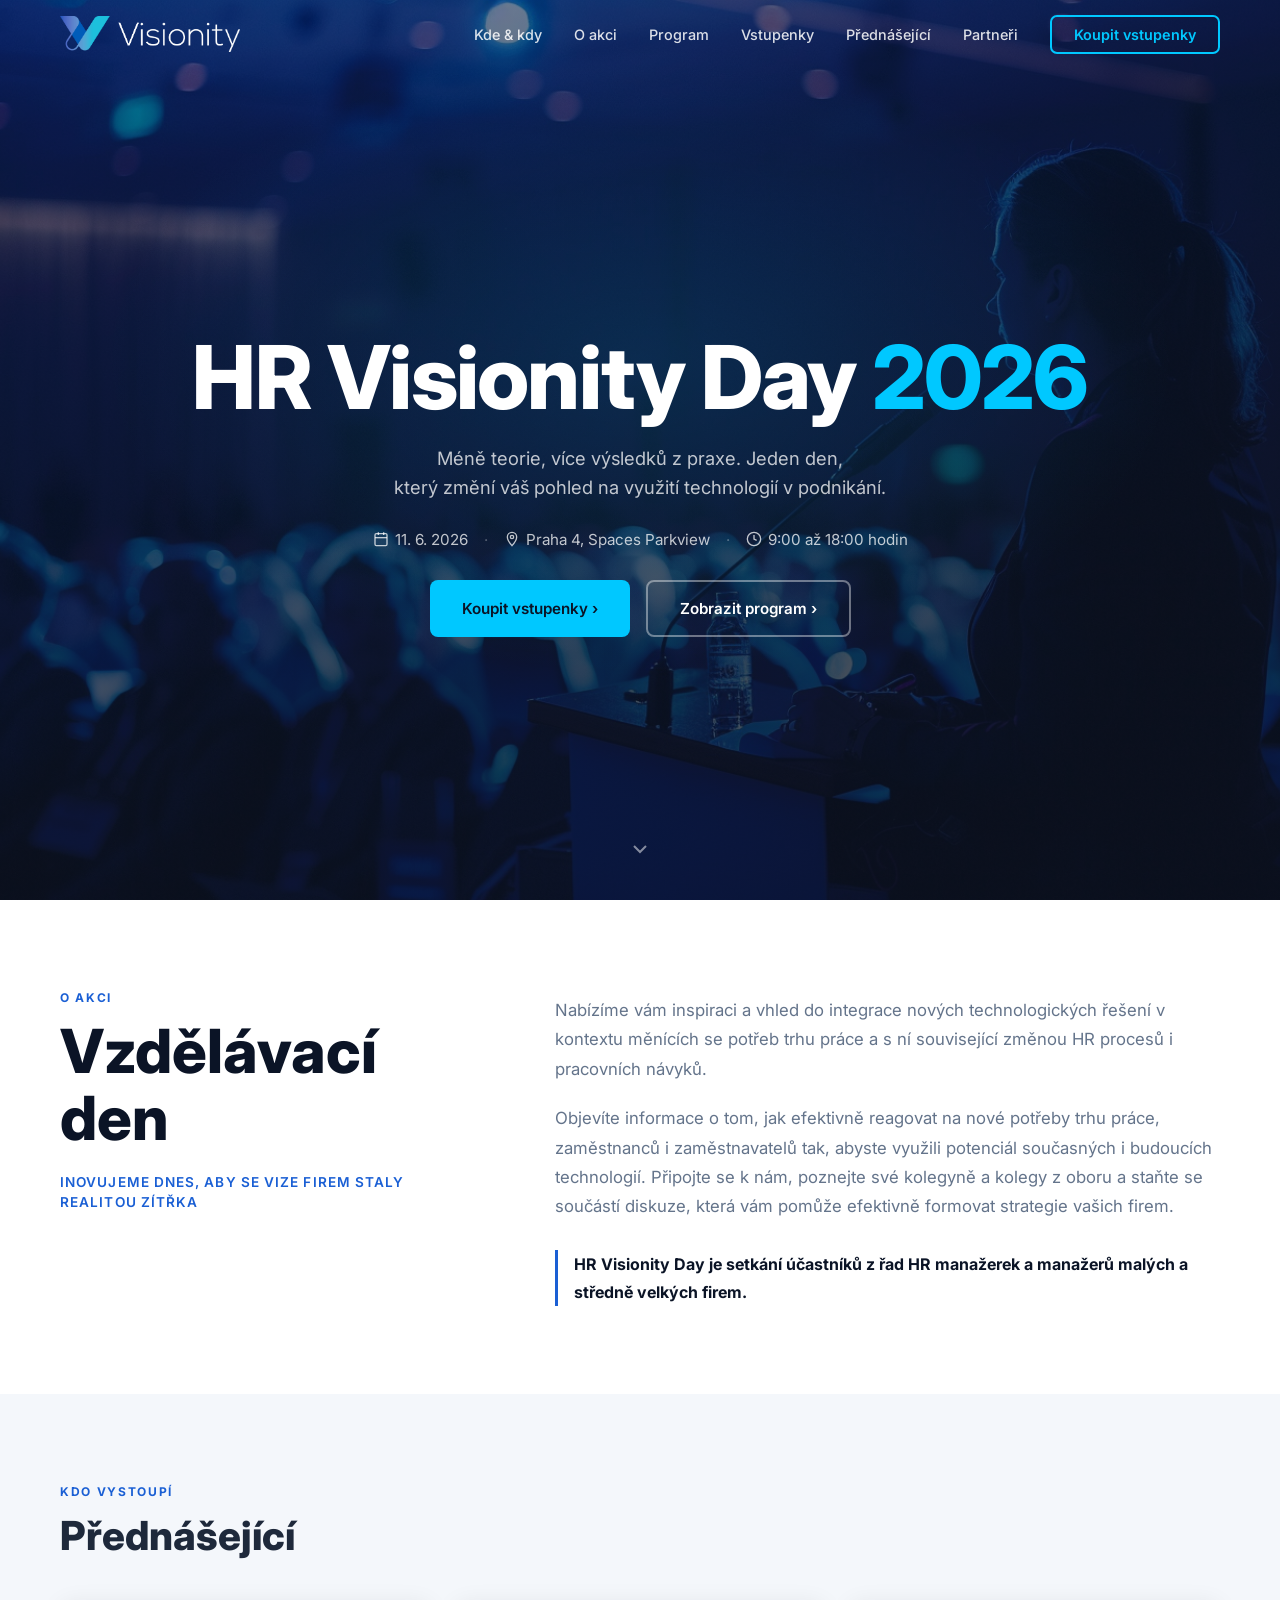
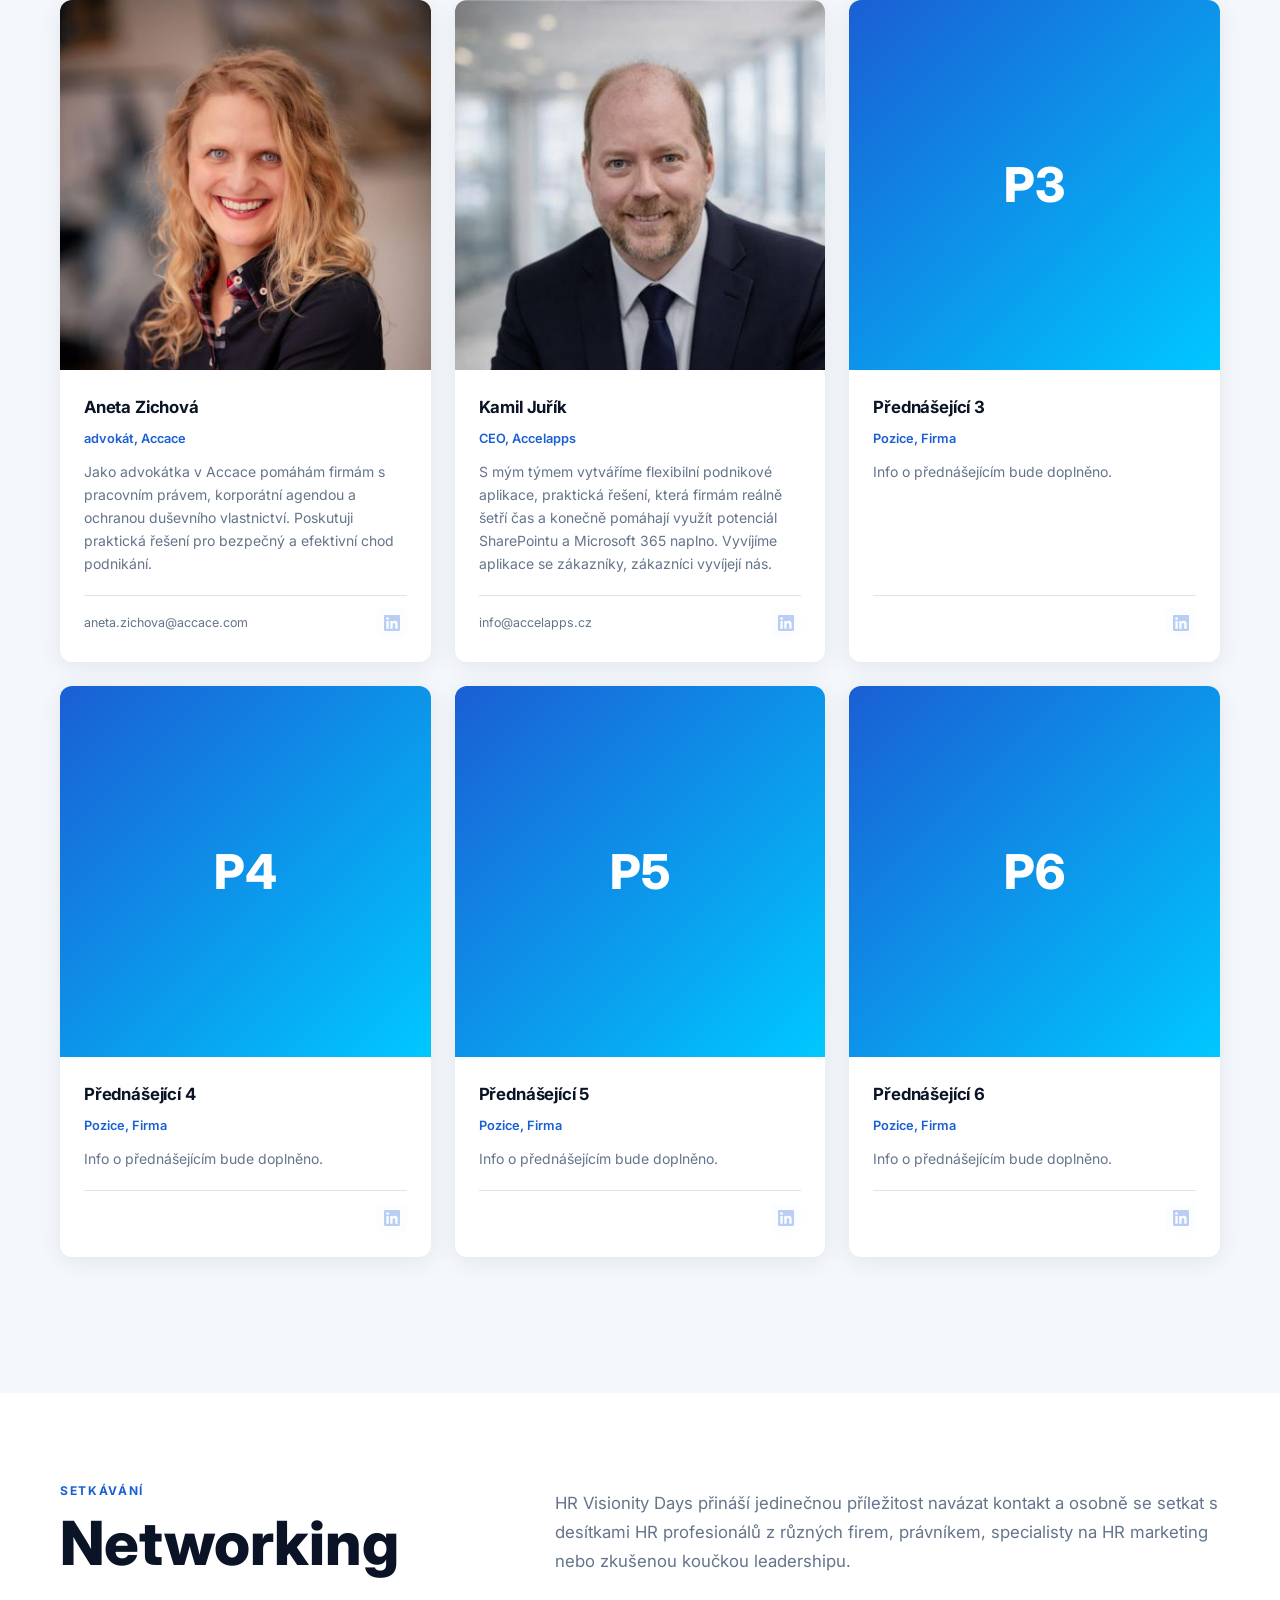
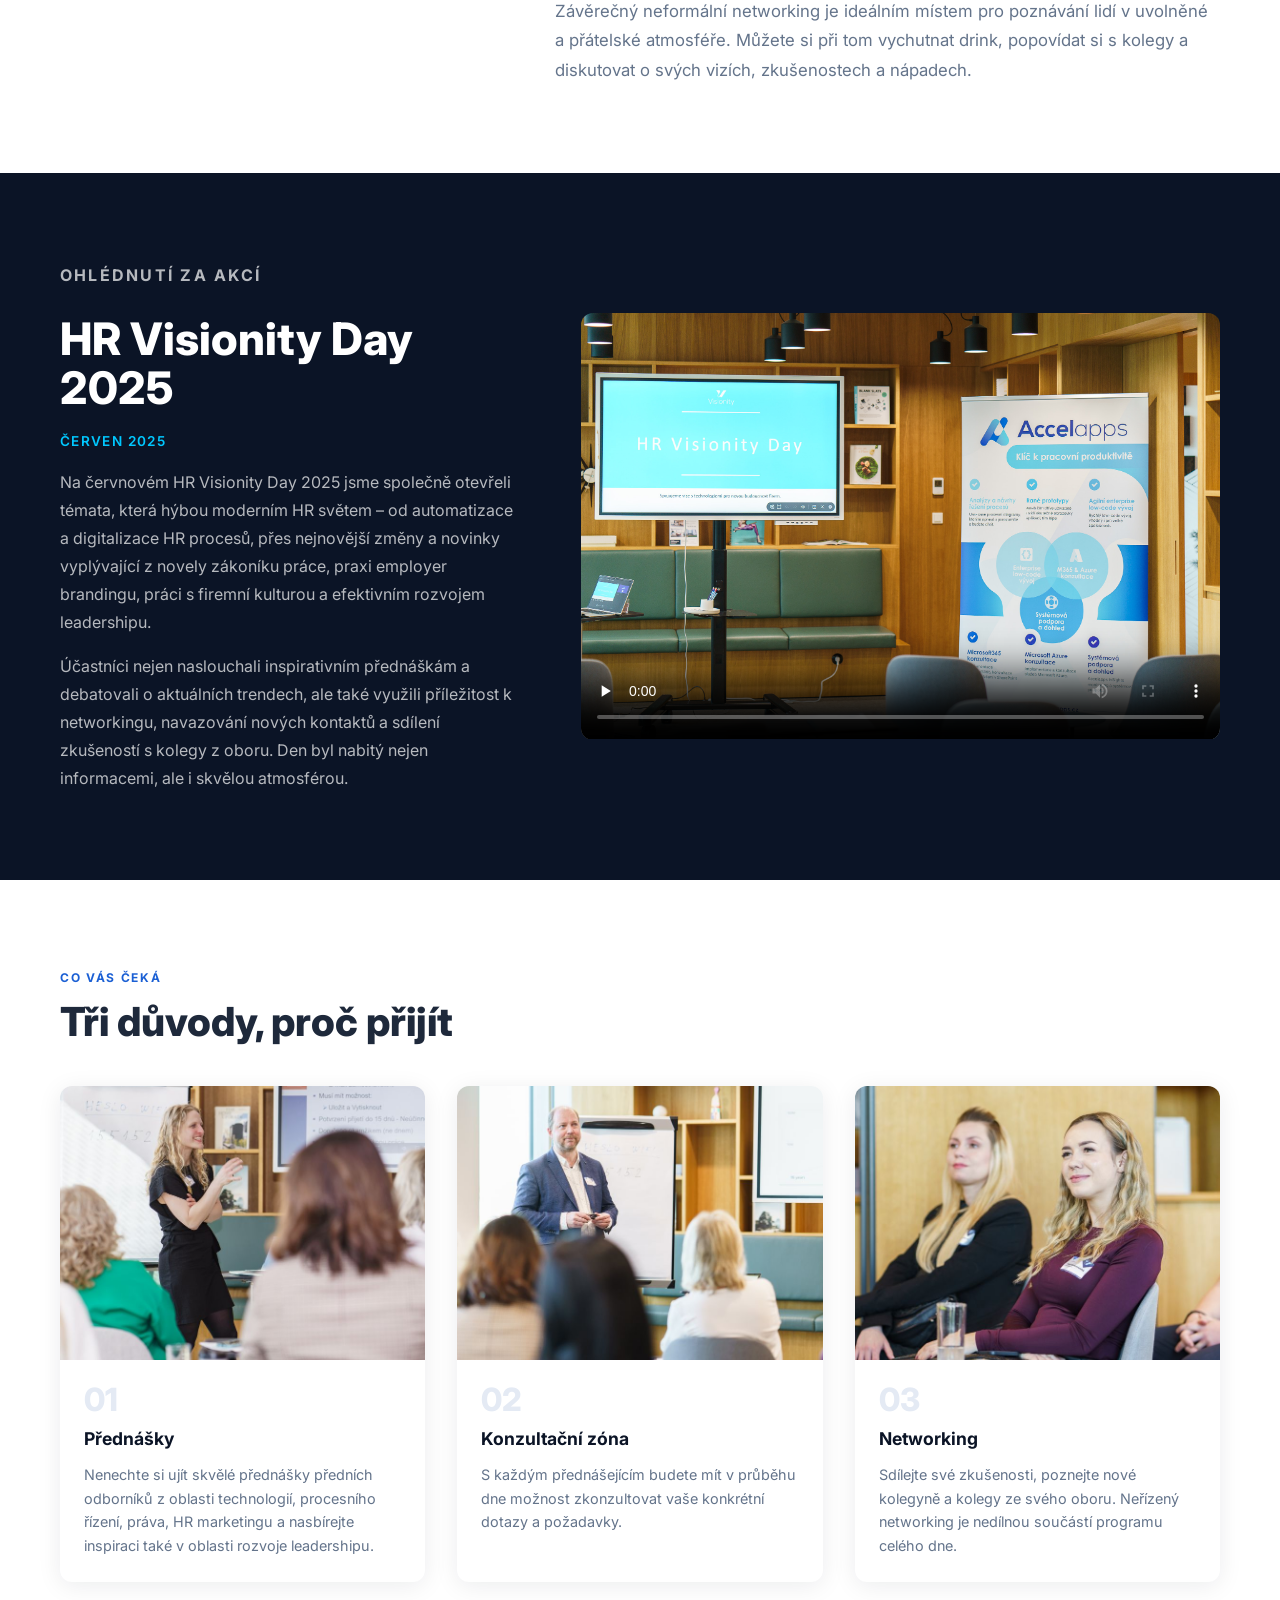
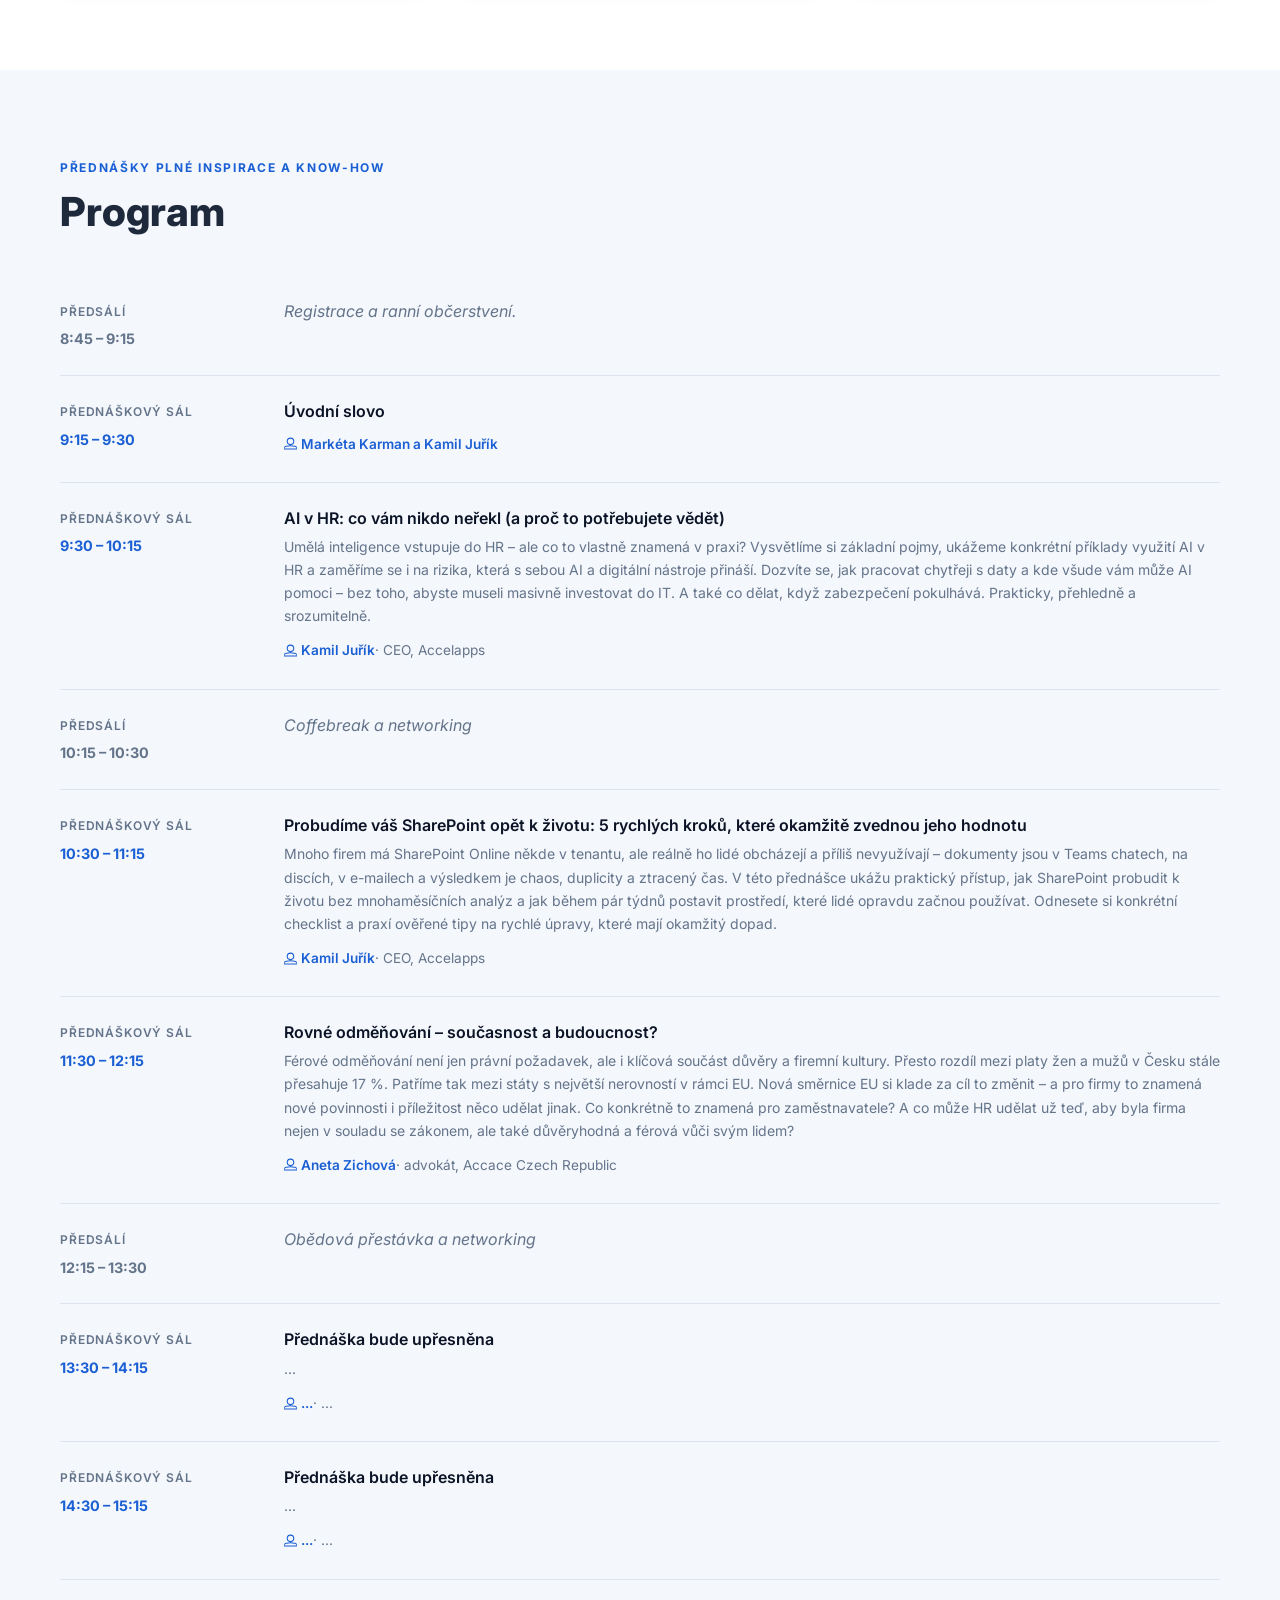
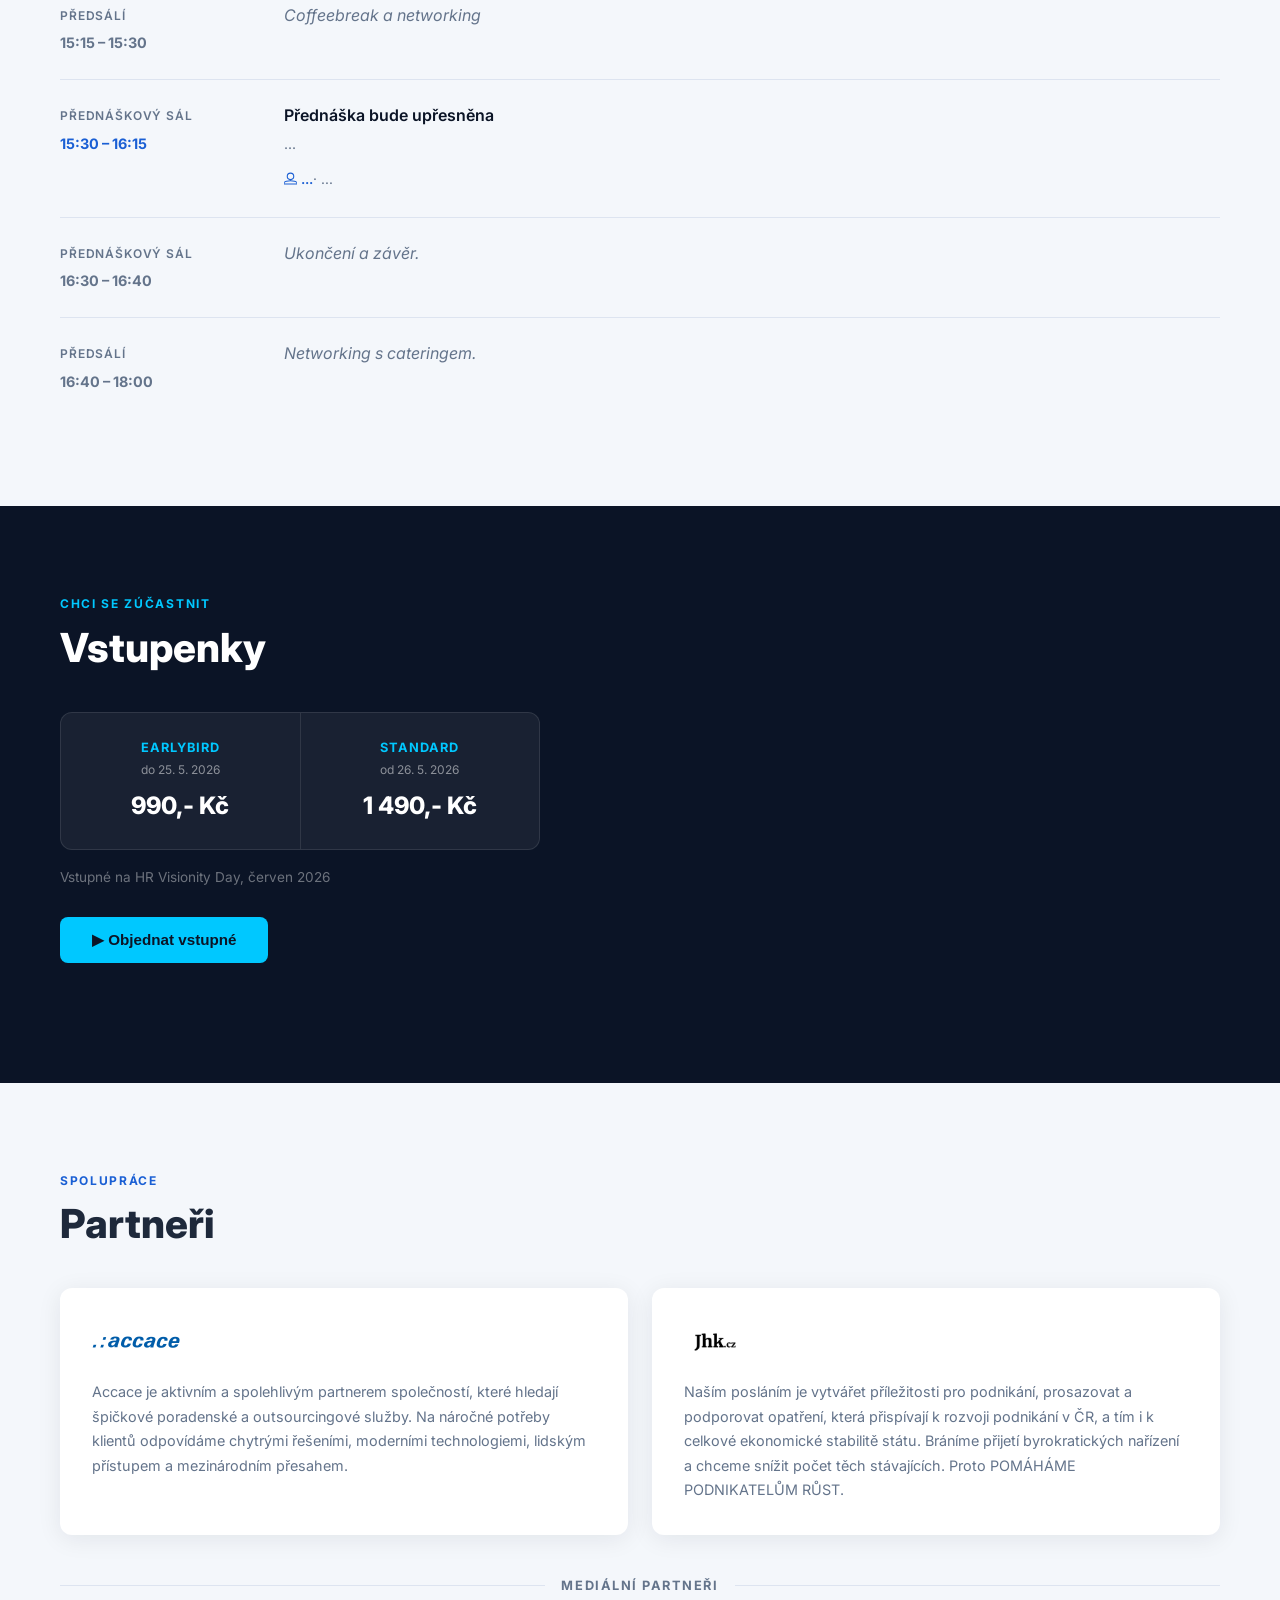
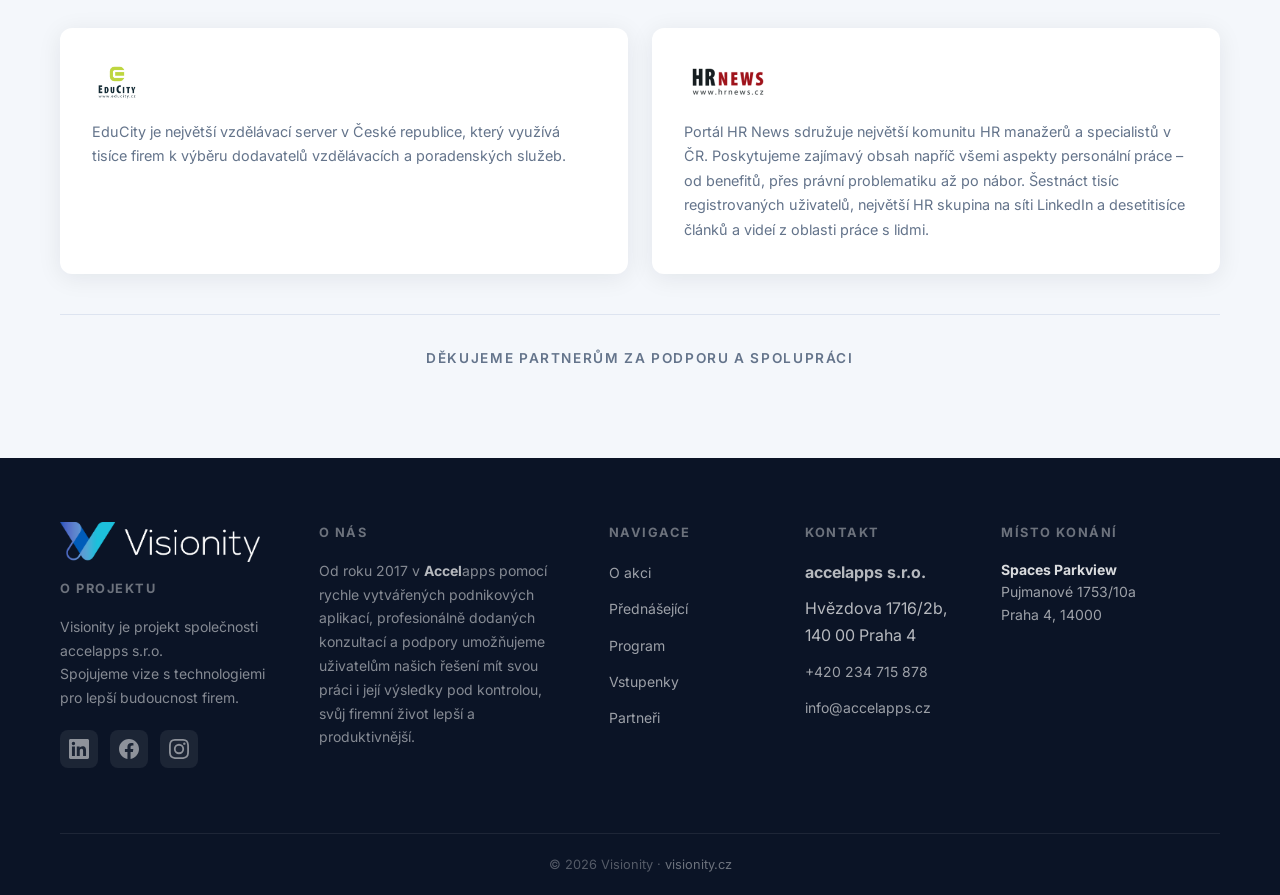
==== index.html @ 3cabe83e "Initial commit — HR Visionity Day web" ====
<!DOCTYPE html>
<html lang="cs">
<head>
  <meta charset="UTF-8">
  <meta name="viewport" content="width=device-width, initial-scale=1.0">
  <title>HR Visionity Day 2026</title>
  <meta name="description" content="Největší česká konference pro HR profesionály. 11. 6. 2026 · Praha · 9:00–18:00">
  <link rel="icon" type="image/png" href="images/logo.png">
  <link rel="preconnect" href="https://fonts.googleapis.com">
  <link href="https://fonts.googleapis.com/css2?family=Inter:wght@300;400;500;600;700;800&display=swap" rel="stylesheet">
  <link rel="stylesheet" href="style.css">
</head>
<body>

<!-- ========== NAVIGACE ========== -->
<nav id="navbar">
  <div class="nav-inner">
    <a href="#uvod" class="nav-logo">
      <img src="images/logo.png" alt="Visionity" height="36">
    </a>
    <button class="nav-burger" id="navBurger" aria-label="Otevřít menu">
      <span></span><span></span><span></span>
    </button>
    <ul class="nav-links" id="navLinks">
      <li><a href="#uvod">Kde & kdy</a></li>
      <li><a href="#o-akci">O akci</a></li>
      <li><a href="#program">Program</a></li>
      <li><a href="#vstupenky">Vstupenky</a></li>
      <li><a href="#prednaselici">Přednášející</a></li>
      <li><a href="#partneri">Partneři</a></li>
      <li><a href="#vstupenky" class="btn-nav">Koupit vstupenky</a></li>
    </ul>
  </div>
</nav>

<!-- ========== HERO ========== -->
<section id="uvod" class="hero">
  <div class="hero-bg"></div>
  <div class="hero-content">
    <h1 class="hero-title">HR Visionity Day <span class="hero-year">2026</span></h1>
    <p class="hero-subtitle">Méně teorie, více výsledků z praxe. Jeden den,<br>který změní váš pohled na využití technologií v podnikání.</p>
    <div class="hero-info">
      <span>
        <svg width="16" height="16" fill="none" stroke="currentColor" stroke-width="2" viewBox="0 0 24 24"><rect x="3" y="4" width="18" height="18" rx="2"/><line x1="16" y1="2" x2="16" y2="6"/><line x1="8" y1="2" x2="8" y2="6"/><line x1="3" y1="10" x2="21" y2="10"/></svg>
        11. 6. 2026
      </span>
      <span class="sep">·</span>
      <span>
        <svg width="16" height="16" fill="none" stroke="currentColor" stroke-width="2" viewBox="0 0 24 24"><path d="M12 2C8.13 2 5 5.13 5 9c0 5.25 7 13 7 13s7-7.75 7-13c0-3.87-3.13-7-7-7z"/><circle cx="12" cy="9" r="2.5"/></svg>
        Praha 4, Spaces Parkview
      </span>
      <span class="sep">·</span>
      <span>
        <svg width="16" height="16" fill="none" stroke="currentColor" stroke-width="2" viewBox="0 0 24 24"><circle cx="12" cy="12" r="10"/><polyline points="12 6 12 12 16 14"/></svg>
        9:00 až 18:00 hodin
      </span>
    </div>
    <div class="hero-btns">
      <a href="#vstupenky" class="btn btn-primary">Koupit vstupenky &rsaquo;</a>
      <a href="#program" class="btn btn-outline">Zobrazit program &rsaquo;</a>
    </div>
  </div>
  <a href="#o-akci" class="hero-scroll" aria-label="Scrollovat dolů">
    <svg width="24" height="24" fill="none" stroke="currentColor" stroke-width="2" viewBox="0 0 24 24"><polyline points="6 9 12 15 18 9"/></svg>
  </a>
</section>

<!-- ========== O AKCI ========== -->
<section id="o-akci" class="section section-white">
  <div class="container about-grid">
    <div class="about-left">
      <p class="section-eyebrow">O akci</p>
      <h2 class="about-title">Vzdělávací<br>den</h2>
      <p class="about-claim">Inovujeme dnes, aby se vize firem staly realitou zítřka</p>
    </div>
    <div class="about-right">
      <p>Nabízíme vám inspiraci a vhled do integrace nových technologických řešení v kontextu měnících se potřeb trhu práce a s ní související změnou HR procesů i pracovních návyků.</p>
      <p>Objevíte informace o tom, jak efektivně reagovat na nové potřeby trhu práce, zaměstnanců i zaměstnavatelů tak, abyste využili potenciál současných i budoucích technologií. Připojte se k nám, poznejte své kolegyně a kolegy z oboru a staňte se součástí diskuze, která vám pomůže efektivně formovat strategie vašich firem.</p>
      <p class="about-highlight">HR Visionity Day je setkání účastníků z řad HR manažerek a manažerů malých a středně velkých firem.</p>
    </div>
  </div>
</section>

<!-- ========== PŘEDNÁŠEJÍCÍ ========== -->
<section id="prednaselici" class="section section-light">
  <div class="container">
    <p class="section-eyebrow">Kdo vystoupí</p>
    <h2 class="section-title">Přednášející</h2>
    <div class="speakers-grid" id="speakersGrid">
      <!-- Načítáno dynamicky z data/speakers.json -->
    </div>
    <p class="speakers-note" id="networkingNote"></p>
  </div>
</section>

<!-- ========== NETWORKING ========== -->
<section id="networking" class="section section-white">
  <div class="container about-grid">
    <div class="about-left">
      <p class="section-eyebrow">Setkávání</p>
      <h2 class="about-title">Networ&shy;king</h2>
    </div>
    <div class="about-right">
      <p>HR Visionity Days přináší jedinečnou příležitost navázat kontakt a osobně se setkat s desítkami HR profesionálů z různých firem, právníkem, specialisty na HR marketing nebo zkušenou koučkou leadershipu.</p>
      <p>Závěrečný neformální networking je ideálním místem pro poznávání lidí v uvolněné a přátelské atmosféře. Můžete si při tom vychutnat drink, popovídat si s kolegy a diskutovat o svých vizích, zkušenostech a nápadech.</p>
    </div>
  </div>
</section>

<!-- ========== PŘEDCHOZÍ ROČNÍK ========== -->
<section id="predchozi" class="section section-dark">
  <div class="container previous-grid">
    <div class="previous-text">
      <p class="section-eyebrow">Ohlédnutí za akcí</p>
      <h2 class="previous-title">HR Visionity Day 2025</h2>
      <p class="previous-date">Červen 2025</p>
      <p>Na červnovém HR Visionity Day 2025 jsme společně otevřeli témata, která hýbou moderním HR světem – od automatizace a digitalizace HR procesů, přes nejnovější změny a novinky vyplývající z novely zákoníku práce, praxi employer brandingu, práci s firemní kulturou a efektivním rozvojem leadershipu.</p>
      <p>Účastníci nejen naslouchali inspirativním přednáškám a debatovali o aktuálních trendech, ale také využili příležitost k networkingu, navazování nových kontaktů a sdílení zkušeností s kolegy z oboru. Den byl nabitý nejen informacemi, ale i skvělou atmosférou.</p>
    </div>
    <div class="previous-video">
      <video
        controls
        preload="none"
        poster="images/video-poster.jpg"
        style="width:100%;border-radius:12px;display:block;">
        <source src="https://cdn.accelapps.cz/media/visionity/HRVisionityDay_cerven_2025_low_q.mp4" type="video/mp4">
      </video>
    </div>
  </div>
</section>

<!-- ========== 3 PILÍŘE ========== -->
<section id="pilire" class="section section-white">
  <div class="container">
    <p class="section-eyebrow">Co vás čeká</p>
    <h2 class="section-title">Tři důvody, proč přijít</h2>
    <div class="pillars-grid">

      <div class="pillar">
        <div class="pillar-image">
          <img src="images/pillar-prednasky.jpg" alt="Přednášky" onerror="this.parentElement.classList.add('img-placeholder')">
        </div>
        <div class="pillar-body">
          <span class="pillar-number">01</span>
          <h3 class="pillar-title">Přednášky</h3>
          <p>Nenechte si ujít skvělé přednášky předních odborníků z oblasti technologií, procesního řízení, práva, HR marketingu a nasbírejte inspiraci také v oblasti rozvoje leadershipu.</p>
        </div>
      </div>

      <div class="pillar">
        <div class="pillar-image">
          <img src="images/pillar-konzultace.jpg" alt="Konzultační zóna" onerror="this.parentElement.classList.add('img-placeholder')">
        </div>
        <div class="pillar-body">
          <span class="pillar-number">02</span>
          <h3 class="pillar-title">Konzultační zóna</h3>
          <p>S každým přednášejícím budete mít v průběhu dne možnost zkonzultovat vaše konkrétní dotazy a požadavky.</p>
        </div>
      </div>

      <div class="pillar">
        <div class="pillar-image">
          <img src="images/pillar-networking.jpg" alt="Networking" onerror="this.parentElement.classList.add('img-placeholder')">
        </div>
        <div class="pillar-body">
          <span class="pillar-number">03</span>
          <h3 class="pillar-title">Networking</h3>
          <p>Sdílejte své zkušenosti, poznejte nové kolegyně a kolegy ze svého oboru. Neřízený networking je nedílnou součástí programu celého dne.</p>
        </div>
      </div>

    </div>
  </div>
</section>

<!-- ========== PROGRAM ========== -->
<section id="program" class="section section-light">
  <div class="container">
    <p class="section-eyebrow">Přednášky plné inspirace a know-how</p>
    <h2 class="section-title">Program</h2>
    <div class="program-list" id="programList">
      <!-- Načítáno dynamicky z data/program.json -->
    </div>
  </div>
</section>

<!-- ========== VSTUPENKY / REGISTRACE ========== -->
<section id="vstupenky" class="section section-dark">
  <div class="container">
    <p class="section-eyebrow">Chci se zúčastnit</p>
    <h2 class="section-title">Vstupenky</h2>
    <div class="tickets-pricing">
      <div class="tickets-price-card">
        <p class="tickets-label">EarlyBird <span>do 25. 5. 2026</span></p>
        <p class="tickets-amount">990,- Kč</p>
      </div>
      <div class="tickets-price-divider"></div>
      <div class="tickets-price-card">
        <p class="tickets-label">Standard <span>od 26. 5. 2026</span></p>
        <p class="tickets-amount">1 490,- Kč</p>
      </div>
    </div>
    <p class="tickets-note">Vstupné na HR Visionity Day, červen 2026</p>
    <button class="btn btn-primary tickets-toggle" id="ticketsToggle" aria-expanded="false">
      &#9654; Objednat vstupné
    </button>
    <div class="tickets-wrapper" id="ticketsForm" hidden>
      <iframe
        src="https://forms.zohopublic.eu/accelapps/form/EventRegistrationForm/formperma/_I7FiFcCLAxU2O5PSYxF9mDIDXsZXqBpZq67WlxyQTA"
        width="100%"
        height="1250"
        frameborder="0"
        scrolling="yes"
        title="Registrační formulář HR Visionity Day 2026"
        loading="lazy">
      </iframe>
    </div>
  </div>
</section>

<!-- ========== PARTNEŘI ========== -->
<section id="partneri" class="section section-light">
  <div class="container">
    <p class="section-eyebrow">Spolupráce</p>
    <h2 class="section-title">Partneři</h2>
    <div class="partners-grid">
      <div class="partner-card">
        <div class="partner-logo">
          <img src="images/partners/accace.png" alt="Accace" onerror="this.parentElement.classList.add('logo-text');this.outerHTML='<span>.:accace</span>'">
        </div>
        <p class="partner-desc">Accace je aktivním a spolehlivým partnerem společností, které hledají špičkové poradenské a outsourcingové služby. Na náročné potřeby klientů odpovídáme chytrými řešeními, moderními technologiemi, lidským přístupem a mezinárodním přesahem.</p>
      </div>
      <div class="partner-card">
        <div class="partner-logo">
          <img src="images/partners/jhk.png" alt="JHK.cz" onerror="this.parentElement.classList.add('logo-text');this.outerHTML='<span>Jhk.cz</span>'">
        </div>
        <p class="partner-desc">Naším posláním je vytvářet příležitosti pro podnikání, prosazovat a podporovat opatření, která přispívají k rozvoji podnikání v ČR, a tím i k celkové ekonomické stabilitě státu. Bráníme přijetí byrokratických nařízení a chceme snížit počet těch stávajících. Proto POMÁHÁME PODNIKATELŮM RŮST.</p>
      </div>
    </div>

    <div class="partners-divider">
      <span>Mediální partneři</span>
    </div>

    <div class="partners-grid">
      <div class="partner-card">
        <div class="partner-logo">
          <img src="images/partners/educity.png" alt="EduCity" onerror="this.parentElement.classList.add('logo-text');this.outerHTML='<span>EduCity</span>'">
        </div>
        <p class="partner-desc">EduCity je největší vzdělávací server v České republice, který využívá tisíce firem k výběru dodavatelů vzdělávacích a poradenských služeb.</p>
      </div>
      <div class="partner-card">
        <div class="partner-logo">
          <img src="images/partners/hrnews.png" alt="HR News" onerror="this.parentElement.classList.add('logo-text');this.outerHTML='<span>HRNews</span>'">
        </div>
        <p class="partner-desc">Portál HR News sdružuje největší komunitu HR manažerů a specialistů v ČR. Poskytujeme zajímavý obsah napříč všemi aspekty personální práce – od benefitů, přes právní problematiku až po nábor. Šestnáct tisíc registrovaných uživatelů, největší HR skupina na síti LinkedIn a desetitisíce článků a videí z oblasti práce s lidmi.</p>
      </div>
    </div>

    <p class="partners-thanks">Děkujeme partnerům za podporu a spolupráci</p>
  </div>
</section>

<!-- ========== FOOTER ========== -->
<footer id="kontakt">
  <div class="footer-inner">
    <div class="footer-col footer-brand">
      <img src="images/logo.png" alt="Visionity" height="40">
      <h4>O projektu</h4>
      <p>Visionity je projekt společnosti accelapps s.r.o.</p>
      <p>Spojujeme vize s technologiemi pro lepší budoucnost firem.</p>
      <div class="footer-social">
        <!-- ⚠️ DOPLNIT: URL sociálních sítí -->
        <a href="#" aria-label="LinkedIn">
          <svg width="20" height="20" fill="currentColor" viewBox="0 0 24 24"><path d="M20.447 20.452h-3.554v-5.569c0-1.328-.027-3.037-1.852-3.037-1.853 0-2.136 1.445-2.136 2.939v5.667H9.351V9h3.414v1.561h.046c.477-.9 1.637-1.85 3.37-1.85 3.601 0 4.267 2.37 4.267 5.455v6.286zM5.337 7.433a2.062 2.062 0 01-2.063-2.065 2.064 2.064 0 112.063 2.065zm1.782 13.019H3.555V9h3.564v11.452zM22.225 0H1.771C.792 0 0 .774 0 1.729v20.542C0 23.227.792 24 1.771 24h20.451C23.2 24 24 23.227 24 22.271V1.729C24 .774 23.2 0 22.222 0h.003z"/></svg>
        </a>
        <a href="#" aria-label="Facebook">
          <svg width="20" height="20" fill="currentColor" viewBox="0 0 24 24"><path d="M24 12.073c0-6.627-5.373-12-12-12s-12 5.373-12 12c0 5.99 4.388 10.954 10.125 11.854v-8.385H7.078v-3.47h3.047V9.43c0-3.007 1.792-4.669 4.533-4.669 1.312 0 2.686.235 2.686.235v2.953H15.83c-1.491 0-1.956.925-1.956 1.874v2.25h3.328l-.532 3.47h-2.796v8.385C19.612 23.027 24 18.062 24 12.073z"/></svg>
        </a>
        <a href="#" aria-label="Instagram">
          <svg width="20" height="20" fill="currentColor" viewBox="0 0 24 24"><path d="M12 2.163c3.204 0 3.584.012 4.85.07 3.252.148 4.771 1.691 4.919 4.919.058 1.265.069 1.645.069 4.849 0 3.205-.012 3.584-.069 4.849-.149 3.225-1.664 4.771-4.919 4.919-1.266.058-1.644.07-4.85.07-3.204 0-3.584-.012-4.849-.07-3.26-.149-4.771-1.699-4.919-4.92-.058-1.265-.07-1.644-.07-4.849 0-3.204.013-3.583.07-4.849.149-3.227 1.664-4.771 4.919-4.919 1.266-.057 1.645-.069 4.849-.069zm0-2.163c-3.259 0-3.667.014-4.947.072-4.358.2-6.78 2.618-6.98 6.98-.059 1.281-.073 1.689-.073 4.948 0 3.259.014 3.668.072 4.948.2 4.358 2.618 6.78 6.98 6.98 1.281.058 1.689.072 4.948.072 3.259 0 3.668-.014 4.948-.072 4.354-.2 6.782-2.618 6.979-6.98.059-1.28.073-1.689.073-4.948 0-3.259-.014-3.667-.072-4.947-.196-4.354-2.617-6.78-6.979-6.98-1.281-.059-1.69-.073-4.949-.073zm0 5.838a6.162 6.162 0 100 12.324 6.162 6.162 0 000-12.324zM12 16a4 4 0 110-8 4 4 0 010 8zm6.406-11.845a1.44 1.44 0 100 2.881 1.44 1.44 0 000-2.881z"/></svg>
        </a>
      </div>
    </div>
    <div class="footer-col">
      <h4>O nás</h4>
      <p style="font-size:.875rem;color:rgba(255,255,255,.5);line-height:1.7">Od roku 2017 v <strong style="color:rgba(255,255,255,.7)">Accel</strong>apps pomocí rychle vytvářených podnikových aplikací, profesionálně dodaných konzultací a podpory umožňujeme uživatelům našich řešení mít svou práci i její výsledky pod kontrolou, svůj firemní život lepší a produktivnější.</p>
    </div>
    <div class="footer-col">
      <h4>Navigace</h4>
      <ul>
        <li><a href="#o-akci">O akci</a></li>
        <li><a href="#prednaselici">Přednášející</a></li>
        <li><a href="#program">Program</a></li>
        <li><a href="#vstupenky">Vstupenky</a></li>
        <li><a href="#partneri">Partneři</a></li>
      </ul>
    </div>
    <div class="footer-col">
      <h4>Kontakt</h4>
      <ul>
        <li><strong style="color:rgba(255,255,255,.7)">accelapps s.r.o.</strong></li>
        <li>Hvězdova 1716/2b, 140 00 Praha 4</li>
        <li><a href="tel:+420234715878">+420 234 715 878</a></li>
        <li><a href="mailto:info@accelapps.cz">info@accelapps.cz</a></li>
      </ul>
    </div>
    <div class="footer-col footer-map">
      <h4>Místo konání</h4>
      <p style="font-size:.875rem;color:rgba(255,255,255,.6);margin-bottom:12px;line-height:1.6">
        <strong style="color:rgba(255,255,255,.85)">Spaces Parkview</strong><br>
        Pujmanové 1753/10a<br>
        Praha 4, 14000
      </p>
      <iframe
        src="https://maps.google.com/maps?q=Pujmanové+1753/10a,+14000+Praha+4,+Česká+republika&output=embed&hl=cs"
        width="100%" height="140" style="border:0;border-radius:8px;opacity:.7;filter:grayscale(1)" allowfullscreen="" loading="lazy">
      </iframe>
    </div>
  </div>
  <div class="footer-bottom">
    <p>© <span id="year"></span> Visionity · <a href="https://visionity.cz">visionity.cz</a></p>
  </div>
</footer>

<script src="data/speakers.js"></script>
<script src="data/program.js"></script>
<script src="script.js"></script>
</body>
</html>
---- style.css ----
/* =========================================================
   VISIONITY — style.css
   ========================================================= */

/* ── Reset & Base ── */
*, *::before, *::after { box-sizing: border-box; margin: 0; padding: 0; }

:root {
  --navy:    #0B1426;
  --navy2:   #0F1E3A;
  --blue:    #1A5FD4;
  --blue2:   #1E6FEF;
  --cyan:    #00C8FF;
  --white:   #FFFFFF;
  --light:   #F4F7FB;
  --mid:     #E4EAF4;
  --text:    #1E293B;
  --muted:   #64748B;
  --border:  #DDE4F0;

  --font: 'Inter', system-ui, sans-serif;
  --radius: 12px;
  --shadow: 0 4px 24px rgba(11,20,38,.08);
  --shadow-lg: 0 8px 48px rgba(11,20,38,.14);
  --transition: .22s ease;

  --nav-h: 68px;
}

html { scroll-behavior: smooth; font-size: 16px; }

body {
  font-family: var(--font);
  color: var(--text);
  background: var(--white);
  line-height: 1.65;
  -webkit-font-smoothing: antialiased;
}

img { display: block; max-width: 100%; }
a { color: inherit; text-decoration: none; }
ul { list-style: none; }

/* ── Helpers ── */
.container { width: min(1160px, 100% - 48px); margin-inline: auto; }
.container-narrow { width: min(780px, 100% - 48px); margin-inline: auto; }

.section { padding-block: 88px; }
.section-white { background: var(--white); }
.section-light  { background: var(--light); }
.section-dark   { background: var(--navy); color: var(--white); }

.section-eyebrow {
  font-size: .75rem;
  font-weight: 700;
  letter-spacing: .14em;
  text-transform: uppercase;
  color: var(--cyan);
  margin-bottom: 10px;
}
.section-dark .section-eyebrow { color: var(--cyan); }
.section-white .section-eyebrow,
.section-light .section-eyebrow { color: var(--blue); }

.section-title {
  font-size: clamp(1.75rem, 3.5vw, 2.5rem);
  font-weight: 800;
  line-height: 1.2;
  margin-bottom: 40px;
  color: inherit;
}

.btn {
  display: inline-flex;
  align-items: center;
  gap: 8px;
  padding: 14px 32px;
  border-radius: 8px;
  font-size: .95rem;
  font-weight: 600;
  cursor: pointer;
  transition: var(--transition);
  border: none;
}
.btn-primary {
  background: var(--cyan);
  color: var(--navy);
}
.btn-primary:hover { background: #fff; transform: translateY(-2px); box-shadow: 0 8px 32px rgba(0,200,255,.35); }

/* =========================================================
   NAVBAR
   ========================================================= */
#navbar {
  position: fixed;
  top: 0; left: 0; right: 0;
  z-index: 100;
  height: var(--nav-h);
  background: transparent;
  transition: background var(--transition), box-shadow var(--transition);
}
#navbar.scrolled {
  background: rgba(11, 20, 38, .95);
  backdrop-filter: blur(12px);
  box-shadow: 0 2px 20px rgba(0,0,0,.25);
}

.nav-inner {
  display: flex;
  align-items: center;
  justify-content: space-between;
  height: 100%;
  width: min(1160px, 100% - 48px);
  margin-inline: auto;
}

.nav-logo img { display: block; }

.nav-links {
  display: flex;
  align-items: center;
  gap: 32px;
}
.nav-links a {
  color: rgba(255,255,255,.85);
  font-size: .9rem;
  font-weight: 500;
  transition: color var(--transition);
}
.nav-links a:hover { color: var(--cyan); }

.btn-nav {
  padding: 9px 22px;
  border: 2px solid var(--cyan);
  border-radius: 7px;
  color: var(--cyan) !important;
  font-weight: 600 !important;
}
.btn-nav:hover {
  background: var(--cyan);
  color: var(--navy) !important;
}

.nav-burger {
  display: none;
  flex-direction: column;
  gap: 5px;
  background: none;
  border: none;
  cursor: pointer;
  padding: 4px;
}
.nav-burger span {
  display: block;
  width: 24px; height: 2px;
  background: white;
  border-radius: 2px;
  transition: var(--transition);
}

/* =========================================================
   HERO
   ========================================================= */
.hero {
  position: relative;
  min-height: 100vh;
  display: flex;
  align-items: center;
  justify-content: center;
  text-align: center;
  color: white;
  overflow: hidden;
}

.hero-bg {
  position: absolute;
  inset: 0;
  background:
    linear-gradient(165deg, rgba(0,30,80,.55) 0%, rgba(11,20,38,.75) 65%),
    url('images/hero-bg.jpg') center/cover no-repeat;
  z-index: 0;
}
/* Animated subtle glow */
.hero-bg::after {
  content: '';
  position: absolute;
  inset: 0;
  background: radial-gradient(ellipse 60% 50% at 50% 40%, rgba(0,200,255,.12), transparent 70%);
}

.hero-content {
  position: relative;
  z-index: 1;
  padding-top: var(--nav-h);
  display: flex;
  flex-direction: column;
  align-items: center;
  gap: 20px;
  padding-inline: 24px;
}

.hero-label {
  font-size: .8rem;
  font-weight: 600;
  letter-spacing: .18em;
  text-transform: uppercase;
  color: var(--cyan);
  opacity: .9;
}

.hero-title {
  font-size: clamp(2.8rem, 7vw, 5.5rem);
  font-weight: 800;
  line-height: 1.05;
  letter-spacing: -.02em;
}
.hero-year {
  color: var(--cyan);
}

.hero-subtitle {
  font-size: clamp(.95rem, 1.8vw, 1.15rem);
  color: rgba(255,255,255,.75);
  line-height: 1.6;
  max-width: 560px;
  text-align: center;
}

.hero-btns {
  display: flex;
  gap: 16px;
  flex-wrap: wrap;
  justify-content: center;
  margin-top: 8px;
}

.btn-outline {
  background: transparent;
  color: white;
  border: 2px solid rgba(255,255,255,.4);
}
.btn-outline:hover {
  border-color: var(--cyan);
  color: var(--cyan);
  transform: translateY(-2px);
}

.hero-info {
  display: flex;
  align-items: center;
  flex-wrap: wrap;
  justify-content: center;
  gap: 10px 16px;
  font-size: .95rem;
  color: rgba(255,255,255,.75);
  margin-top: 4px;
}
.hero-info span {
  display: flex;
  align-items: center;
  gap: 6px;
}
.hero-info .sep { opacity: .4; }

.hero-scroll {
  position: absolute;
  bottom: 32px;
  left: 50%;
  transform: translateX(-50%);
  color: rgba(255,255,255,.5);
  animation: bounce 2s infinite;
  z-index: 1;
}
@keyframes bounce {
  0%, 100% { transform: translateX(-50%) translateY(0); }
  50%       { transform: translateX(-50%) translateY(8px); }
}

/* =========================================================
   O AKCI
   ========================================================= */
.about-grid {
  display: grid;
  grid-template-columns: 1fr 1.6fr;
  gap: 80px;
  align-items: start;
}

.about-left { position: sticky; top: calc(var(--nav-h) + 24px); }

.about-title {
  font-size: clamp(2.4rem, 5vw, 3.8rem);
  font-weight: 800;
  line-height: 1.1;
  color: var(--navy);
  margin-bottom: 20px;
}

.about-claim {
  font-size: .85rem;
  font-weight: 600;
  line-height: 1.5;
  color: var(--blue);
  text-transform: uppercase;
  letter-spacing: .08em;
}

.about-right {
  display: flex;
  flex-direction: column;
  gap: 20px;
  padding-top: 8px;
}
.about-right p {
  font-size: 1.05rem;
  color: var(--muted);
  line-height: 1.75;
}

.about-highlight {
  font-weight: 700;
  color: var(--navy) !important;
  font-size: 1rem !important;
  border-left: 3px solid var(--blue);
  padding-left: 16px;
  margin-top: 8px;
}

@media (max-width: 720px) {
  .about-grid { grid-template-columns: 1fr; gap: 32px; }
  .about-left { position: static; }
}

/* =========================================================
   PŘEDNÁŠEJÍCÍ
   ========================================================= */
.speakers-grid {
  display: grid;
  grid-template-columns: repeat(3, 1fr);
  gap: 24px;
}

.speaker-card {
  background: var(--white);
  border-radius: var(--radius);
  overflow: hidden;
  box-shadow: var(--shadow);
  display: flex;
  flex-direction: column;
  transition: transform var(--transition), box-shadow var(--transition);
}
.speaker-card:hover {
  transform: translateY(-4px);
  box-shadow: var(--shadow-lg);
}

.speaker-photo-wrap {
  width: 100%;
  aspect-ratio: 1 / 1;
  overflow: hidden;
  background: var(--mid);
  position: relative;
}
.speaker-photo-wrap img {
  width: 100%; height: 100%;
  object-fit: cover;
  object-position: top center;
  transition: transform .4s ease;
}
.speaker-card:hover .speaker-photo-wrap img { transform: scale(1.04); }
.speaker-photo-wrap.no-photo {
  display: flex;
  align-items: center;
  justify-content: center;
  font-size: 3rem;
  font-weight: 800;
  color: var(--white);
  background: linear-gradient(135deg, var(--blue), var(--cyan));
}

.speaker-body {
  padding: 24px;
  display: flex;
  flex-direction: column;
  flex: 1;
  gap: 8px;
}

.speaker-name {
  font-size: 1.05rem;
  font-weight: 700;
  color: var(--navy);
  letter-spacing: -.01em;
}
.speaker-title {
  font-size: .8rem;
  color: var(--blue);
  font-weight: 600;
  line-height: 1.4;
}
.speaker-bio {
  font-size: .875rem;
  color: var(--muted);
  line-height: 1.65;
  flex: 1;
  margin-top: 4px;
}

.speaker-contacts {
  display: flex;
  align-items: center;
  gap: 12px;
  margin-top: 12px;
  padding-top: 12px;
  border-top: 1px solid var(--border);
  flex-wrap: wrap;
}
.speaker-email {
  font-size: .78rem;
  color: var(--muted);
  transition: color var(--transition);
  word-break: break-all;
}
.speaker-email:hover { color: var(--blue); }
.speaker-linkedin {
  margin-left: auto;
  width: 30px; height: 30px;
  border-radius: 6px;
  background: var(--light);
  display: flex;
  align-items: center;
  justify-content: center;
  color: var(--blue);
  flex-shrink: 0;
  transition: background var(--transition), color var(--transition);
}
.speaker-linkedin:hover { background: var(--blue); color: white; }
.speaker-linkedin-empty { opacity: .3; cursor: default; }
.speaker-linkedin-empty:hover { background: var(--light); color: var(--blue); }

.speakers-note {
  margin-top: 48px;
  text-align: center;
  font-size: 1.05rem;
  color: var(--muted);
  font-style: italic;
}

@media (max-width: 900px) {
  .speakers-grid { grid-template-columns: repeat(2, 1fr); }
}
@media (max-width: 500px) {
  .speakers-grid { grid-template-columns: 1fr; }
}

/* =========================================================
   NETWORKING
   ========================================================= */
.section-networking {
  position: relative;
  background: url('images/networking-bg.jpg') center/cover no-repeat;
  color: white;
}
.networking-overlay {
  position: absolute;
  inset: 0;
  background: linear-gradient(135deg, rgba(0,30,100,.75) 0%, rgba(11,20,38,.85) 100%);
}
.networking-content {
  position: relative;
  z-index: 1;
  text-align: center;
}
.networking-title {
  font-size: clamp(2rem, 4vw, 3rem);
  font-weight: 800;
  text-transform: uppercase;
  letter-spacing: .08em;
  margin-bottom: 16px;
}
.networking-divider {
  width: 40px;
  height: 2px;
  background: rgba(255,255,255,.4);
  margin: 0 auto 36px;
  border-radius: 2px;
}
.networking-content p {
  font-size: 1.05rem;
  line-height: 1.75;
  color: rgba(255,255,255,.85);
  margin-bottom: 12px;
}

/* =========================================================
   PŘEDCHOZÍ ROČNÍK
   ========================================================= */
.previous-grid {
  display: grid;
  grid-template-columns: 1fr 1.4fr;
  gap: 64px;
  align-items: center;
}
.previous-text {
  display: flex;
  flex-direction: column;
  gap: 16px;
}
.previous-title {
  font-size: clamp(1.8rem, 3.5vw, 2.8rem);
  font-weight: 800;
  color: var(--white);
  line-height: 1.1;
}
.previous-date {
  font-size: .85rem;
  font-weight: 600;
  color: var(--cyan);
  text-transform: uppercase;
  letter-spacing: .1em;
}
.previous-text p:not(.previous-date) {
  font-size: 1rem;
  line-height: 1.75;
  color: rgba(255,255,255,.7);
}

@media (max-width: 800px) {
  .previous-grid { grid-template-columns: 1fr; gap: 36px; }
}

/* =========================================================
   PILÍŘE
   ========================================================= */
.pillars-grid {
  display: grid;
  grid-template-columns: repeat(3, 1fr);
  gap: 32px;
}

.pillar {
  border-radius: var(--radius);
  overflow: hidden;
  box-shadow: var(--shadow);
  background: var(--white);
  transition: transform var(--transition), box-shadow var(--transition);
}
.pillar:hover { transform: translateY(-4px); box-shadow: var(--shadow-lg); }

.pillar-image {
  aspect-ratio: 4/3;
  overflow: hidden;
  background: var(--mid);
}
.pillar-image img {
  width: 100%; height: 100%;
  object-fit: cover;
  transition: transform .4s ease;
}
.pillar:hover .pillar-image img { transform: scale(1.04); }
.pillar-image.img-placeholder {
  display: flex;
  align-items: center;
  justify-content: center;
  color: var(--muted);
  font-size: .85rem;
}

.pillar-body { padding: 24px; }

.pillar-number {
  font-size: 2rem;
  font-weight: 800;
  color: var(--mid);
  line-height: 1;
  display: block;
  margin-bottom: 8px;
}
.pillar-title {
  font-size: 1.1rem;
  font-weight: 700;
  margin-bottom: 10px;
  color: var(--navy);
}
.pillar-body p {
  font-size: .9rem;
  color: var(--muted);
  line-height: 1.65;
}

/* =========================================================
   PROGRAM
   ========================================================= */
.program-list {
  display: flex;
  flex-direction: column;
  gap: 0;
}

.program-item {
  display: grid;
  grid-template-columns: 200px 1fr;
  gap: 24px;
  padding: 24px 0;
  border-bottom: 1px solid var(--border);
}
.program-item:last-child { border-bottom: none; }

.program-meta {
  display: flex;
  flex-direction: column;
  gap: 6px;
  padding-top: 2px;
}
.program-location {
  display: inline-flex;
  align-items: center;
  gap: 5px;
  font-size: .75rem;
  font-weight: 600;
  color: var(--muted);
  text-transform: uppercase;
  letter-spacing: .07em;
}
.program-time {
  font-size: .9rem;
  font-weight: 700;
  color: var(--blue);
  white-space: nowrap;
}
.program-item.type-break .program-time { color: var(--muted); }

.program-title {
  font-size: 1rem;
  font-weight: 600;
  color: var(--navy);
  line-height: 1.4;
  margin-bottom: 6px;
}
.program-item.type-break .program-title {
  color: var(--muted);
  font-weight: 400;
  font-style: italic;
}
.program-desc {
  font-size: .875rem;
  color: var(--muted);
  line-height: 1.65;
  margin-bottom: 8px;
}
.program-speaker {
  display: inline-flex;
  align-items: center;
  font-size: .85rem;
  color: var(--blue);
  font-weight: 600;
  margin-top: 4px;
}
.program-speaker-title {
  font-weight: 400;
  color: var(--muted);
}

@media (max-width: 640px) {
  .program-item { grid-template-columns: 1fr; gap: 6px; }
  .program-meta { flex-direction: row; align-items: center; gap: 12px; }
}

/* =========================================================
   VSTUPENKY
   ========================================================= */
.tickets-wrapper {
  background: rgba(255,255,255,.04);
  border: 1px solid rgba(255,255,255,.08);
  border-radius: var(--radius);
  overflow: hidden;
}
.tickets-wrapper iframe { display: block; }

/* =========================================================
   VSTUPENKY — pricing
   ========================================================= */
.tickets-pricing {
  display: flex;
  align-items: center;
  gap: 0;
  background: rgba(255,255,255,.06);
  border: 1px solid rgba(255,255,255,.1);
  border-radius: var(--radius);
  overflow: hidden;
  max-width: 480px;
  margin-bottom: 16px;
}
.tickets-price-card {
  flex: 1;
  padding: 24px 28px;
  text-align: center;
}
.tickets-price-divider {
  width: 1px;
  align-self: stretch;
  background: rgba(255,255,255,.1);
}
.tickets-label {
  font-size: .8rem;
  font-weight: 700;
  text-transform: uppercase;
  letter-spacing: .08em;
  color: var(--cyan);
  margin-bottom: 6px;
}
.tickets-label span {
  display: block;
  font-weight: 400;
  text-transform: none;
  letter-spacing: 0;
  color: rgba(255,255,255,.5);
  font-size: .75rem;
  margin-top: 2px;
}
.tickets-amount {
  font-size: 1.5rem;
  font-weight: 800;
  color: white;
}
.tickets-note {
  font-size: .85rem;
  color: rgba(255,255,255,.4);
  margin-bottom: 28px;
}
.tickets-toggle {
  display: block;
  margin-bottom: 32px;
}

/* =========================================================
   PARTNEŘI
   ========================================================= */
.partners-grid {
  display: grid;
  grid-template-columns: repeat(2, 1fr);
  gap: 24px;
  margin-bottom: 40px;
}
.partner-card {
  background: var(--white);
  border-radius: var(--radius);
  padding: 32px;
  box-shadow: var(--shadow);
  display: flex;
  flex-direction: column;
  gap: 16px;
  transition: transform var(--transition), box-shadow var(--transition);
}
.partner-card:hover {
  transform: translateY(-3px);
  box-shadow: var(--shadow-lg);
}
.partner-logo {
  height: 44px;
  display: flex;
  align-items: center;
}
.partner-logo img {
  max-height: 44px;
  max-width: 160px;
  width: auto;
  object-fit: contain;
}
.partner-logo.logo-text span,
.partner-logo span {
  font-size: 1.2rem;
  font-weight: 700;
  color: var(--navy);
}
.partner-desc {
  font-size: .9rem;
  color: var(--muted);
  line-height: 1.7;
}
.partners-divider {
  display: flex;
  align-items: center;
  gap: 16px;
  margin-bottom: 32px;
  color: var(--muted);
  font-size: .8rem;
  font-weight: 700;
  text-transform: uppercase;
  letter-spacing: .12em;
}
.partners-divider::before,
.partners-divider::after {
  content: '';
  flex: 1;
  height: 1px;
  background: var(--border);
}
.partners-thanks {
  text-align: center;
  font-size: .85rem;
  font-weight: 600;
  letter-spacing: .12em;
  text-transform: uppercase;
  color: var(--muted);
  margin-top: 16px;
  padding-top: 32px;
  border-top: 1px solid var(--border);
}

@media (max-width: 640px) {
  .partners-grid { grid-template-columns: 1fr; }
}

/* =========================================================
   FOOTER
   ========================================================= */
footer {
  background: var(--navy);
  color: rgba(255,255,255,.7);
  padding-top: 64px;
}

.footer-inner {
  display: grid;
  grid-template-columns: 1.4fr 1.6fr 1fr 1fr 1.4fr;
  gap: 40px;
  width: min(1160px, 100% - 48px);
  margin-inline: auto;
  padding-bottom: 48px;
  border-bottom: 1px solid rgba(255,255,255,.08);
}

.footer-brand img { margin-bottom: 16px; }
.footer-brand p { font-size: .875rem; line-height: 1.7; color: rgba(255,255,255,.5); }

.footer-social {
  display: flex;
  gap: 12px;
  margin-top: 20px;
}
.footer-social a {
  width: 38px; height: 38px;
  border-radius: 8px;
  background: rgba(255,255,255,.07);
  display: flex;
  align-items: center;
  justify-content: center;
  color: rgba(255,255,255,.5);
  transition: background var(--transition), color var(--transition);
}
.footer-social a:hover { background: var(--cyan); color: var(--navy); }

footer h4 {
  font-size: .8rem;
  font-weight: 700;
  letter-spacing: .12em;
  text-transform: uppercase;
  color: rgba(255,255,255,.4);
  margin-bottom: 16px;
}
footer ul { display: flex; flex-direction: column; gap: 10px; }
footer ul a {
  font-size: .875rem;
  color: rgba(255,255,255,.6);
  transition: color var(--transition);
}
footer ul a:hover { color: var(--cyan); }

.map-placeholder {
  aspect-ratio: 4/3;
  background: rgba(255,255,255,.04);
  border: 1px solid rgba(255,255,255,.08);
  border-radius: 8px;
  display: flex;
  flex-direction: column;
  align-items: center;
  justify-content: center;
  gap: 8px;
  color: rgba(255,255,255,.2);
  font-size: .85rem;
}

.footer-bottom {
  width: min(1160px, 100% - 48px);
  margin-inline: auto;
  padding-block: 20px;
  display: flex;
  justify-content: center;
  font-size: .8rem;
  color: rgba(255,255,255,.3);
}
.footer-bottom a { color: rgba(255,255,255,.4); }
.footer-bottom a:hover { color: var(--cyan); }

/* =========================================================
   RESPONSIVE
   ========================================================= */
@media (max-width: 900px) {
  .pillars-grid { grid-template-columns: 1fr 1fr; }
  .previous-grid { grid-template-columns: 1fr; }
  .footer-inner { grid-template-columns: 1fr 1fr; }
  .footer-map { grid-column: 1 / -1; }
}

@media (max-width: 640px) {
  :root { --nav-h: 60px; }
  .section { padding-block: 60px; }

  .nav-links {
    display: none;
    position: fixed;
    inset: var(--nav-h) 0 0 0;
    background: rgba(11,20,38,.97);
    backdrop-filter: blur(12px);
    flex-direction: column;
    justify-content: center;
    align-items: center;
    gap: 28px;
    z-index: 99;
  }
  .nav-links.open { display: flex; }
  .nav-links a { font-size: 1.2rem; }
  .nav-burger { display: flex; }

  .speakers-grid { grid-template-columns: 1fr 1fr; }
  .pillars-grid { grid-template-columns: 1fr; }
  .footer-inner { grid-template-columns: 1fr; }

  .program-item { grid-template-columns: 64px 1fr; }
  .program-item::before { left: 52px; }
  .program-dot { left: 46px; }
}

@media (max-width: 380px) {
  .speakers-grid { grid-template-columns: 1fr; }
}
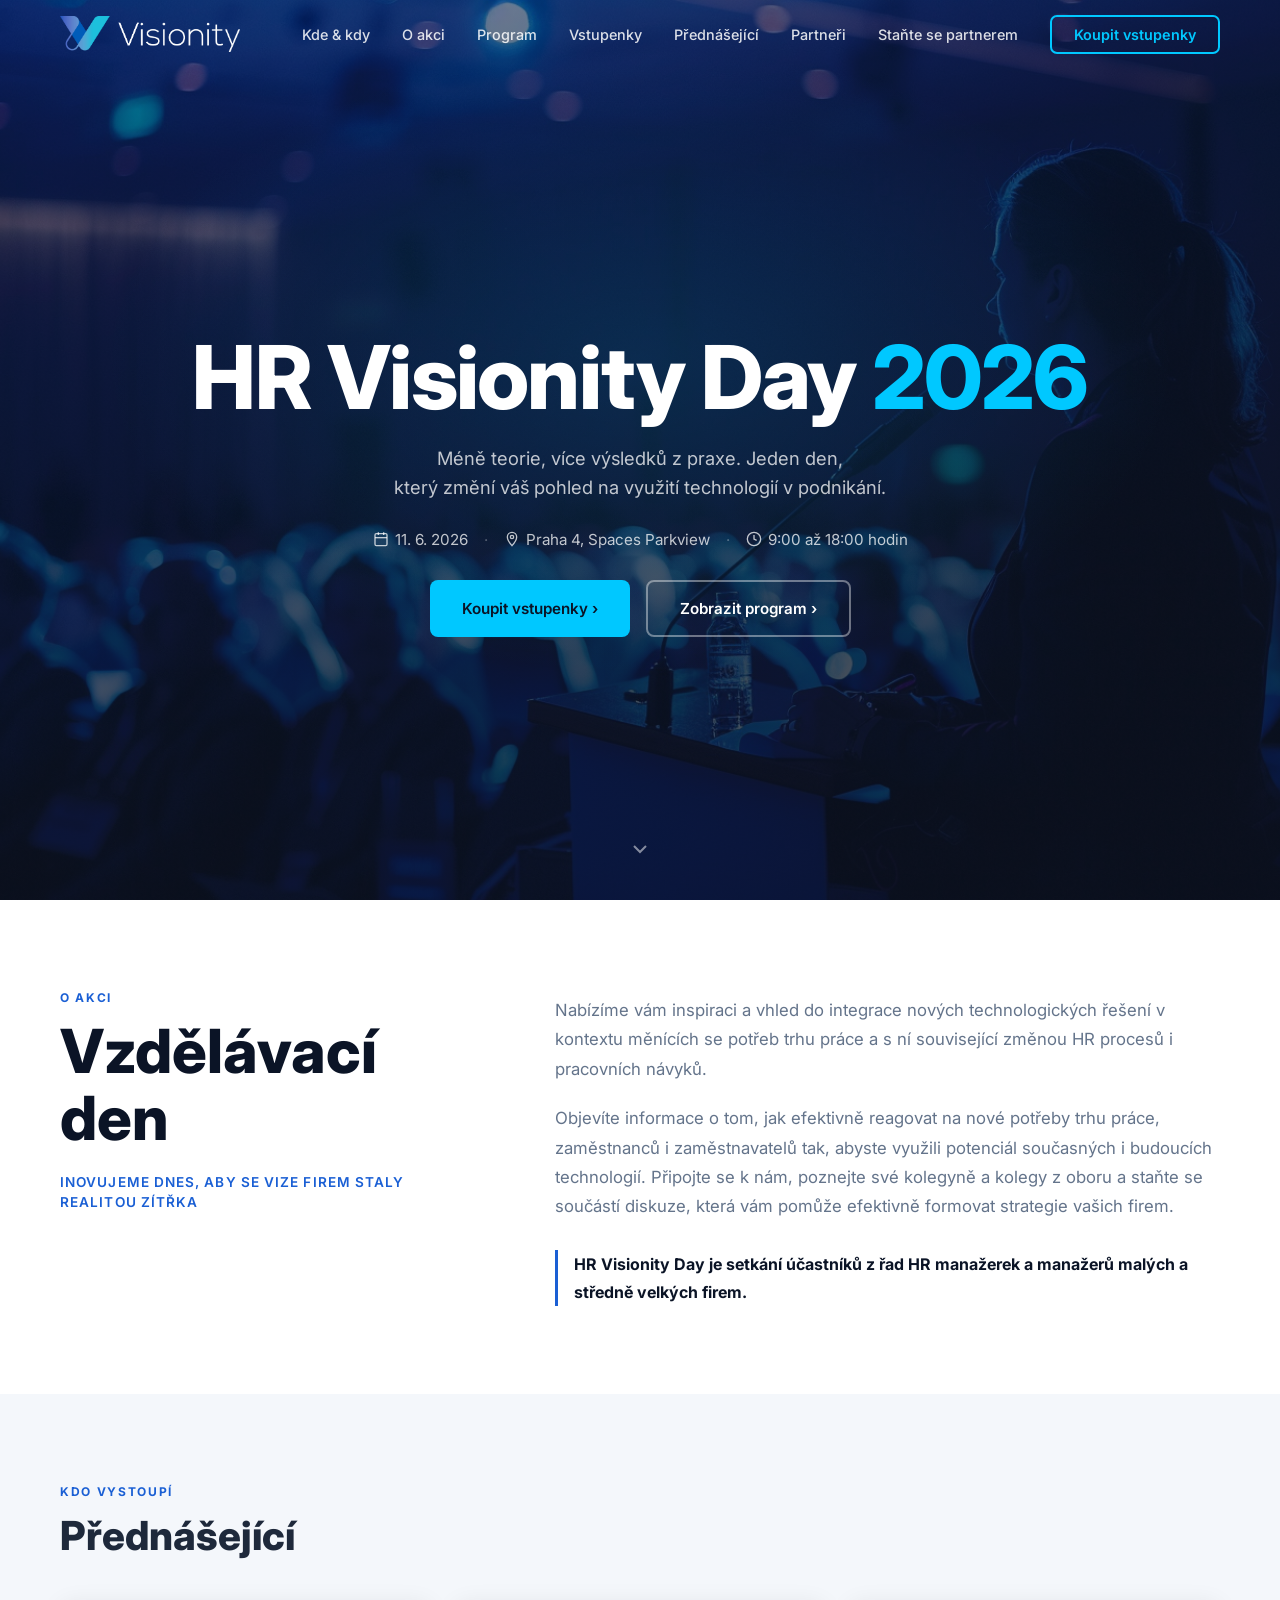
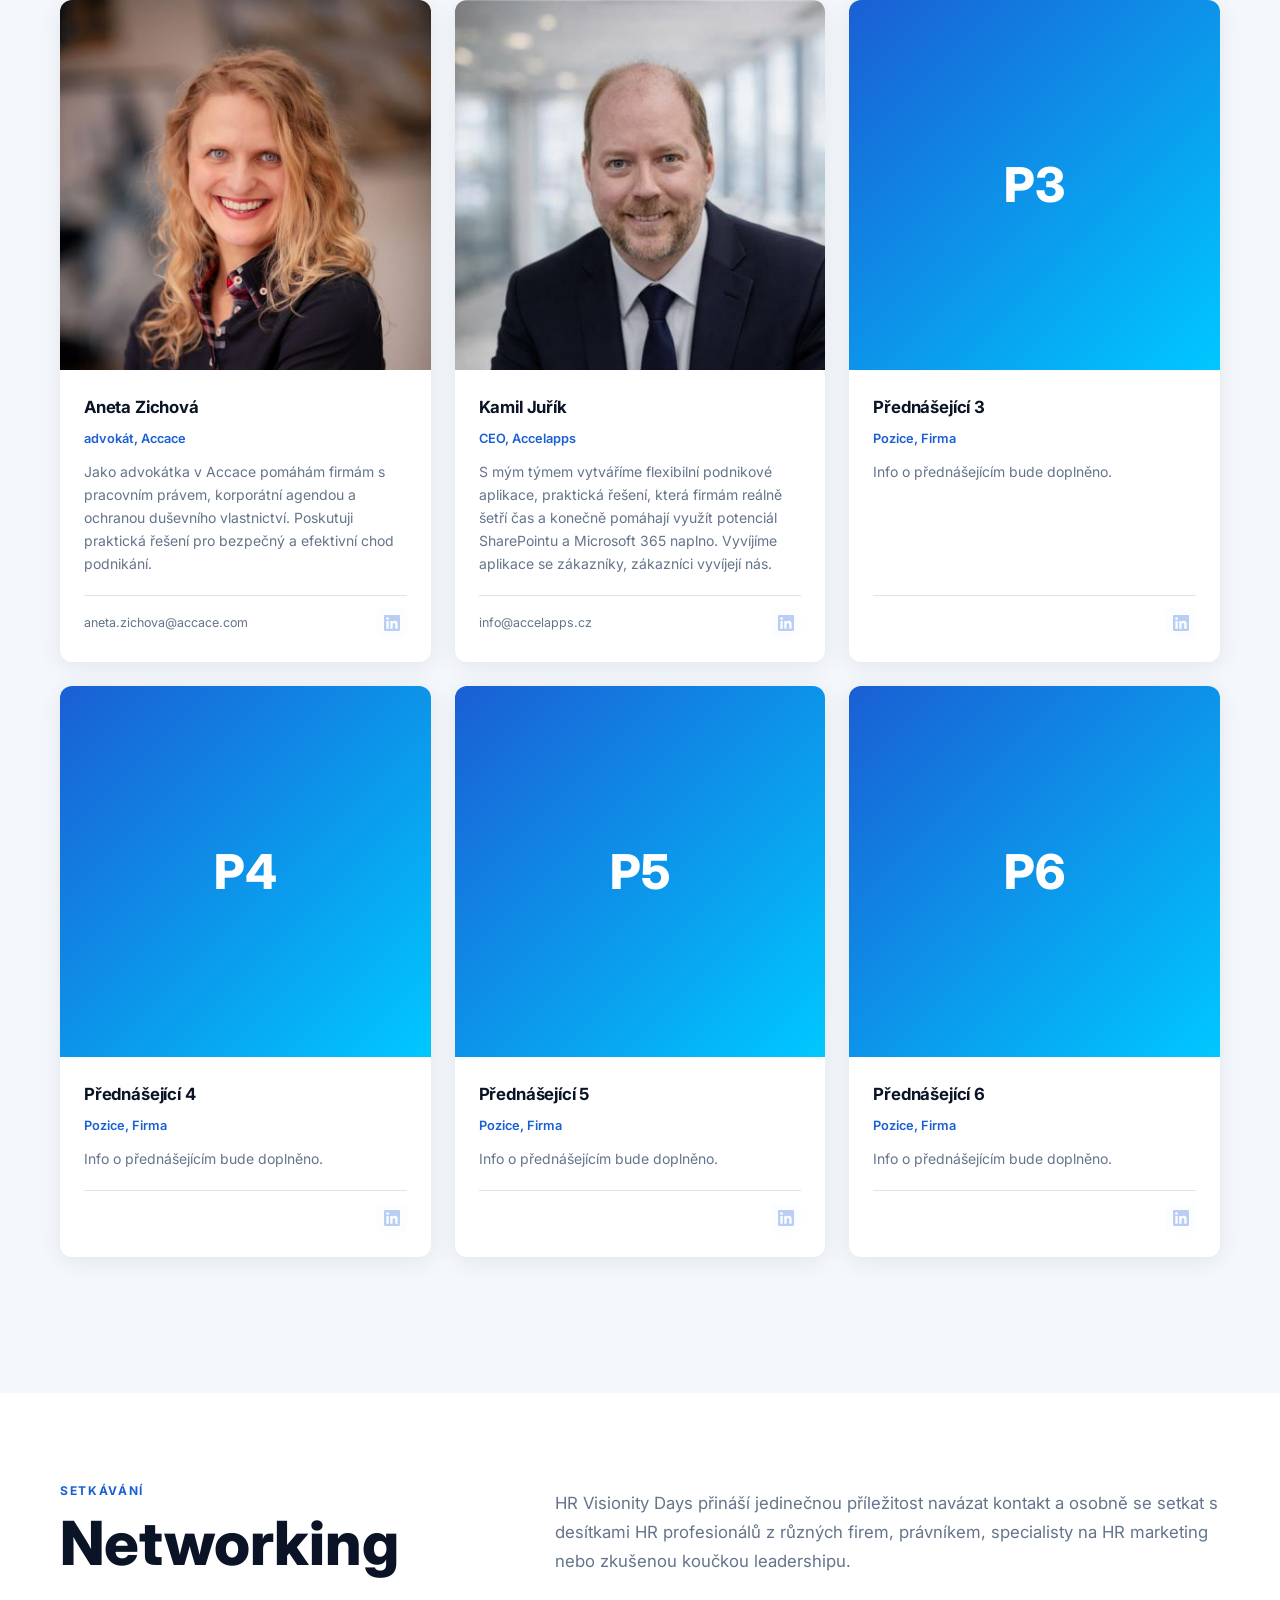
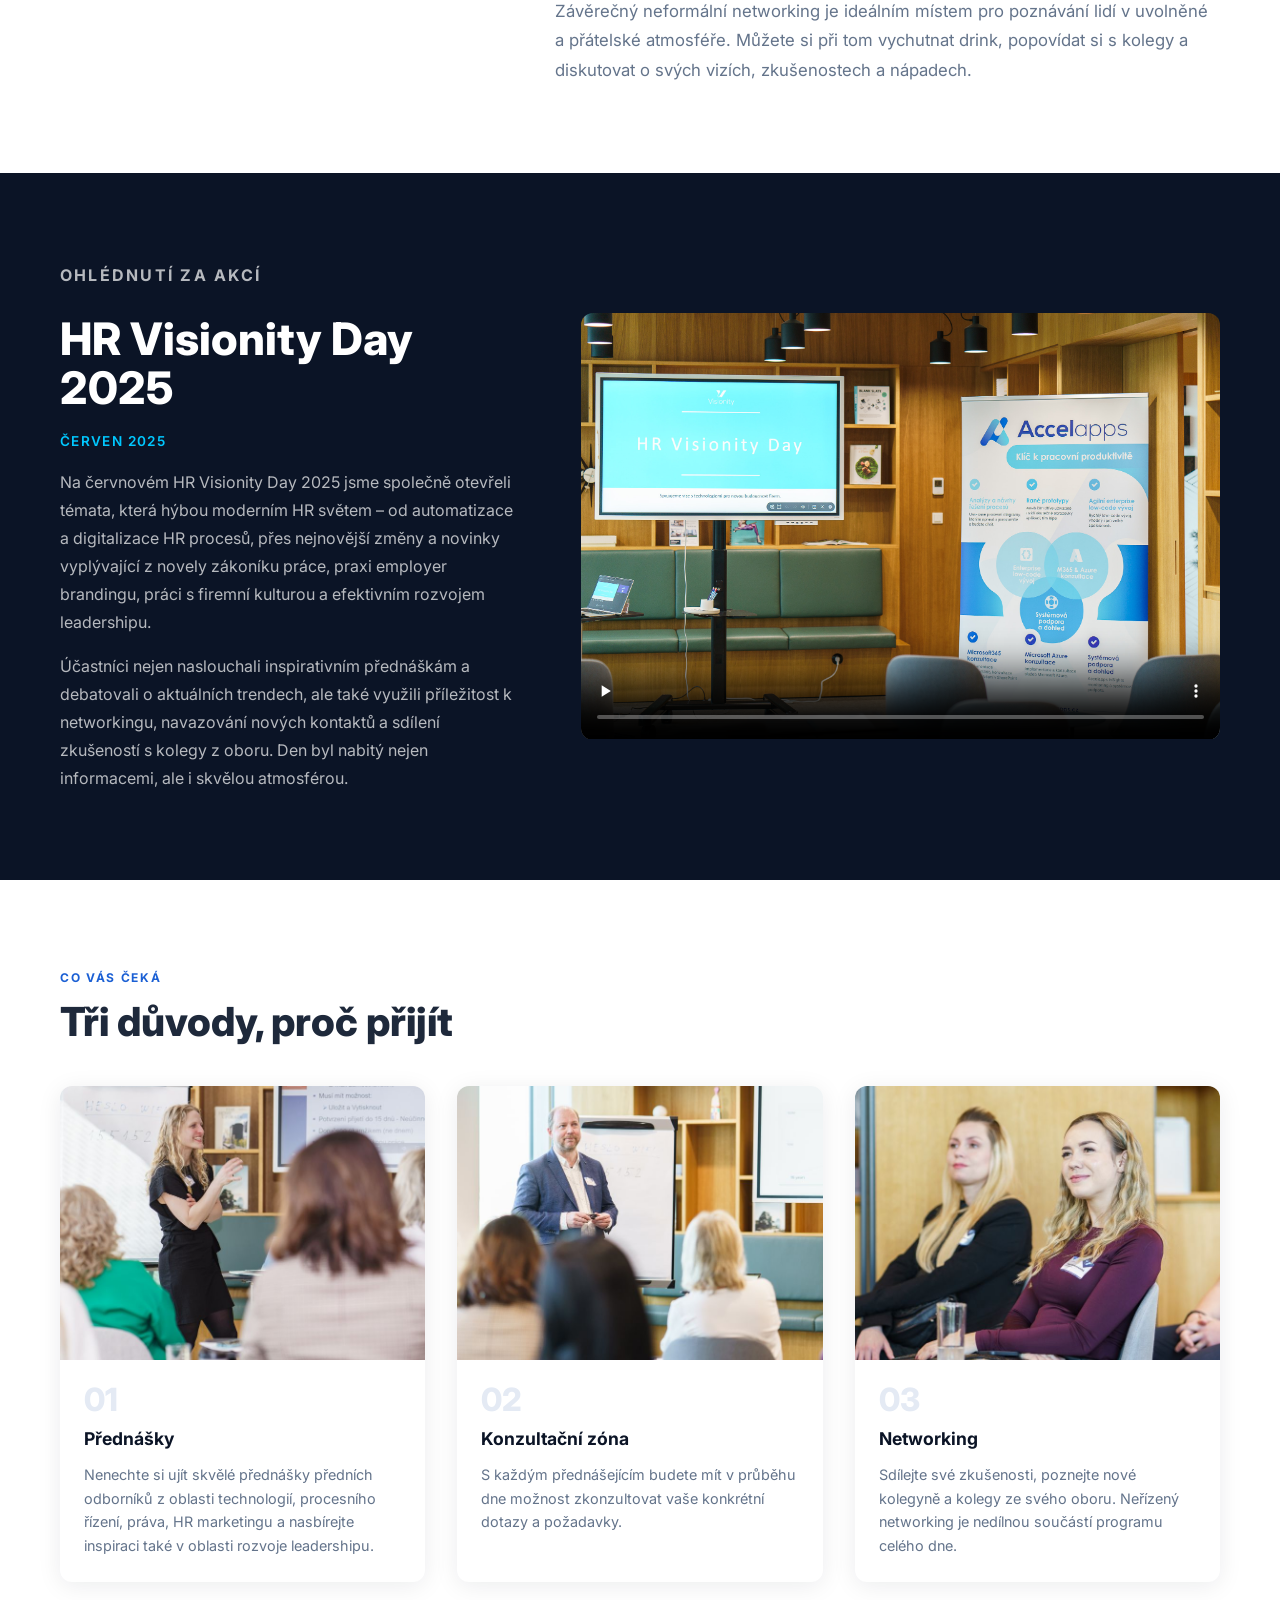
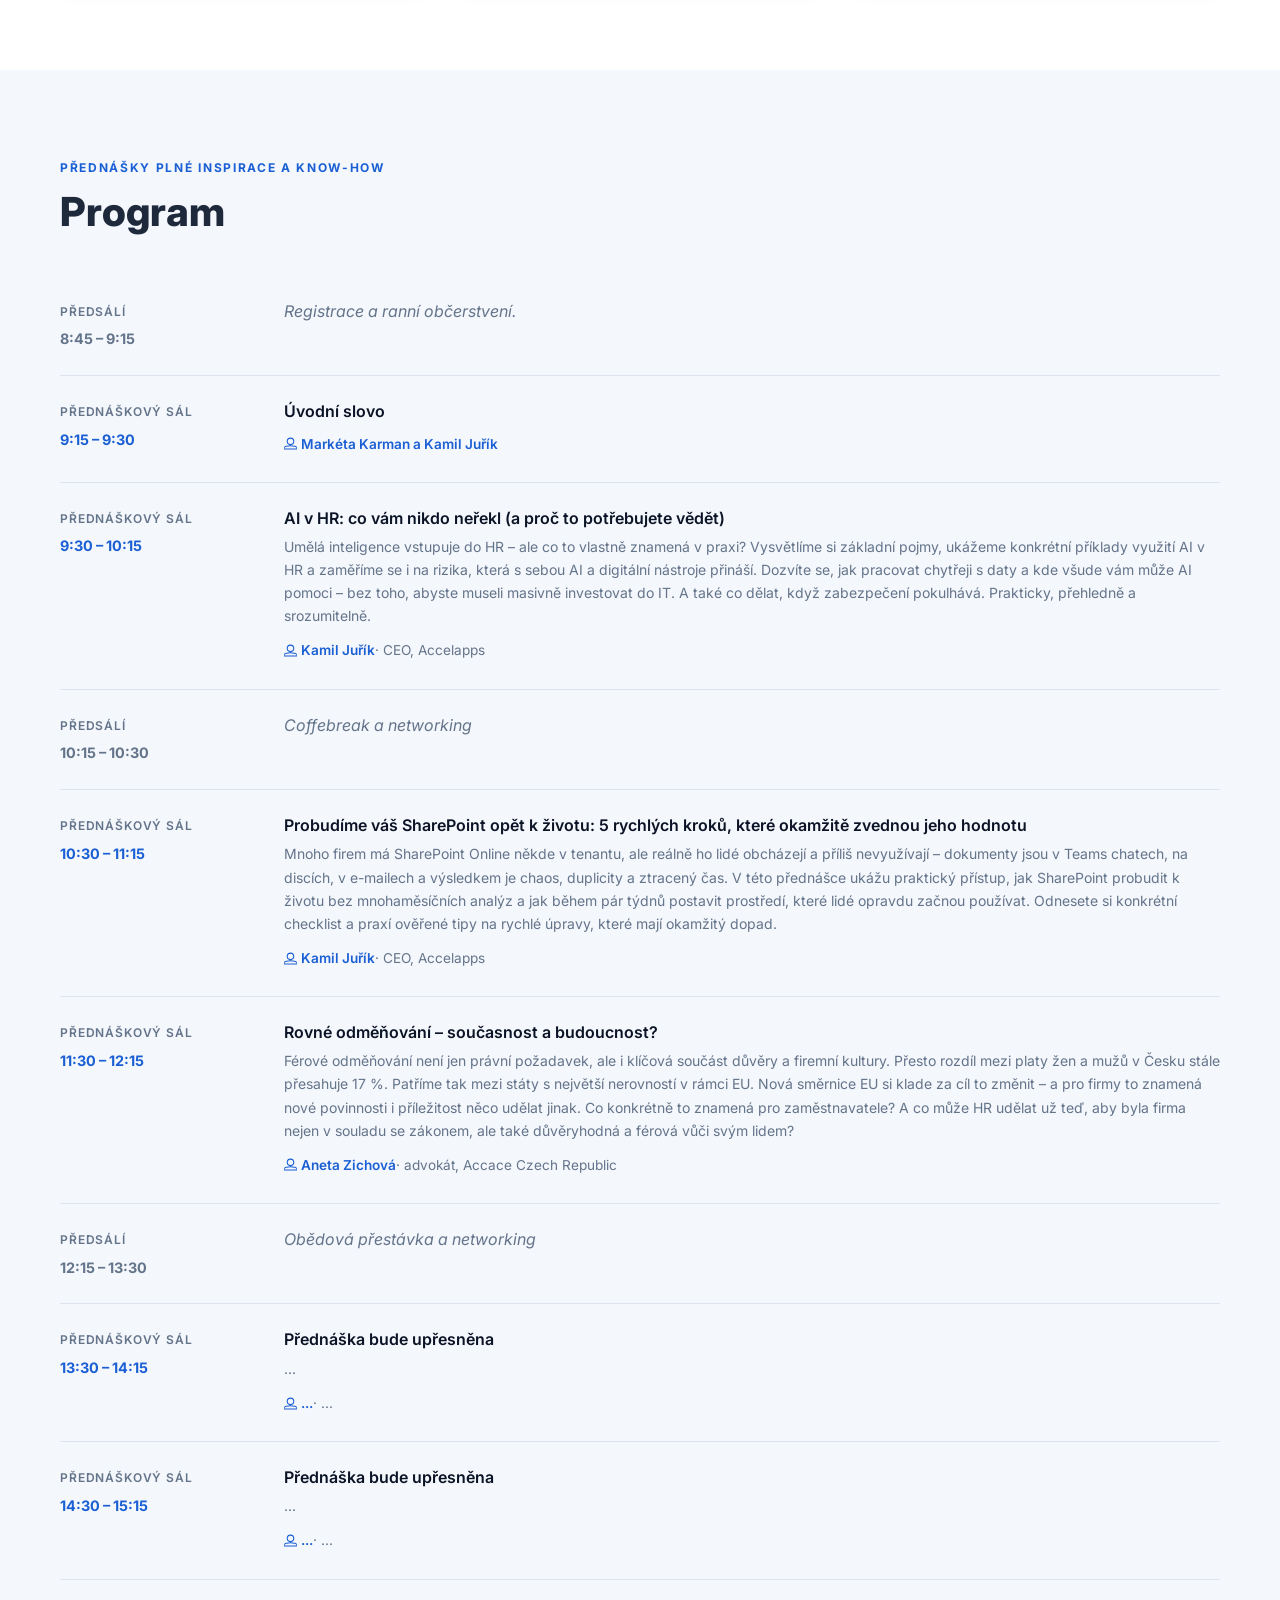
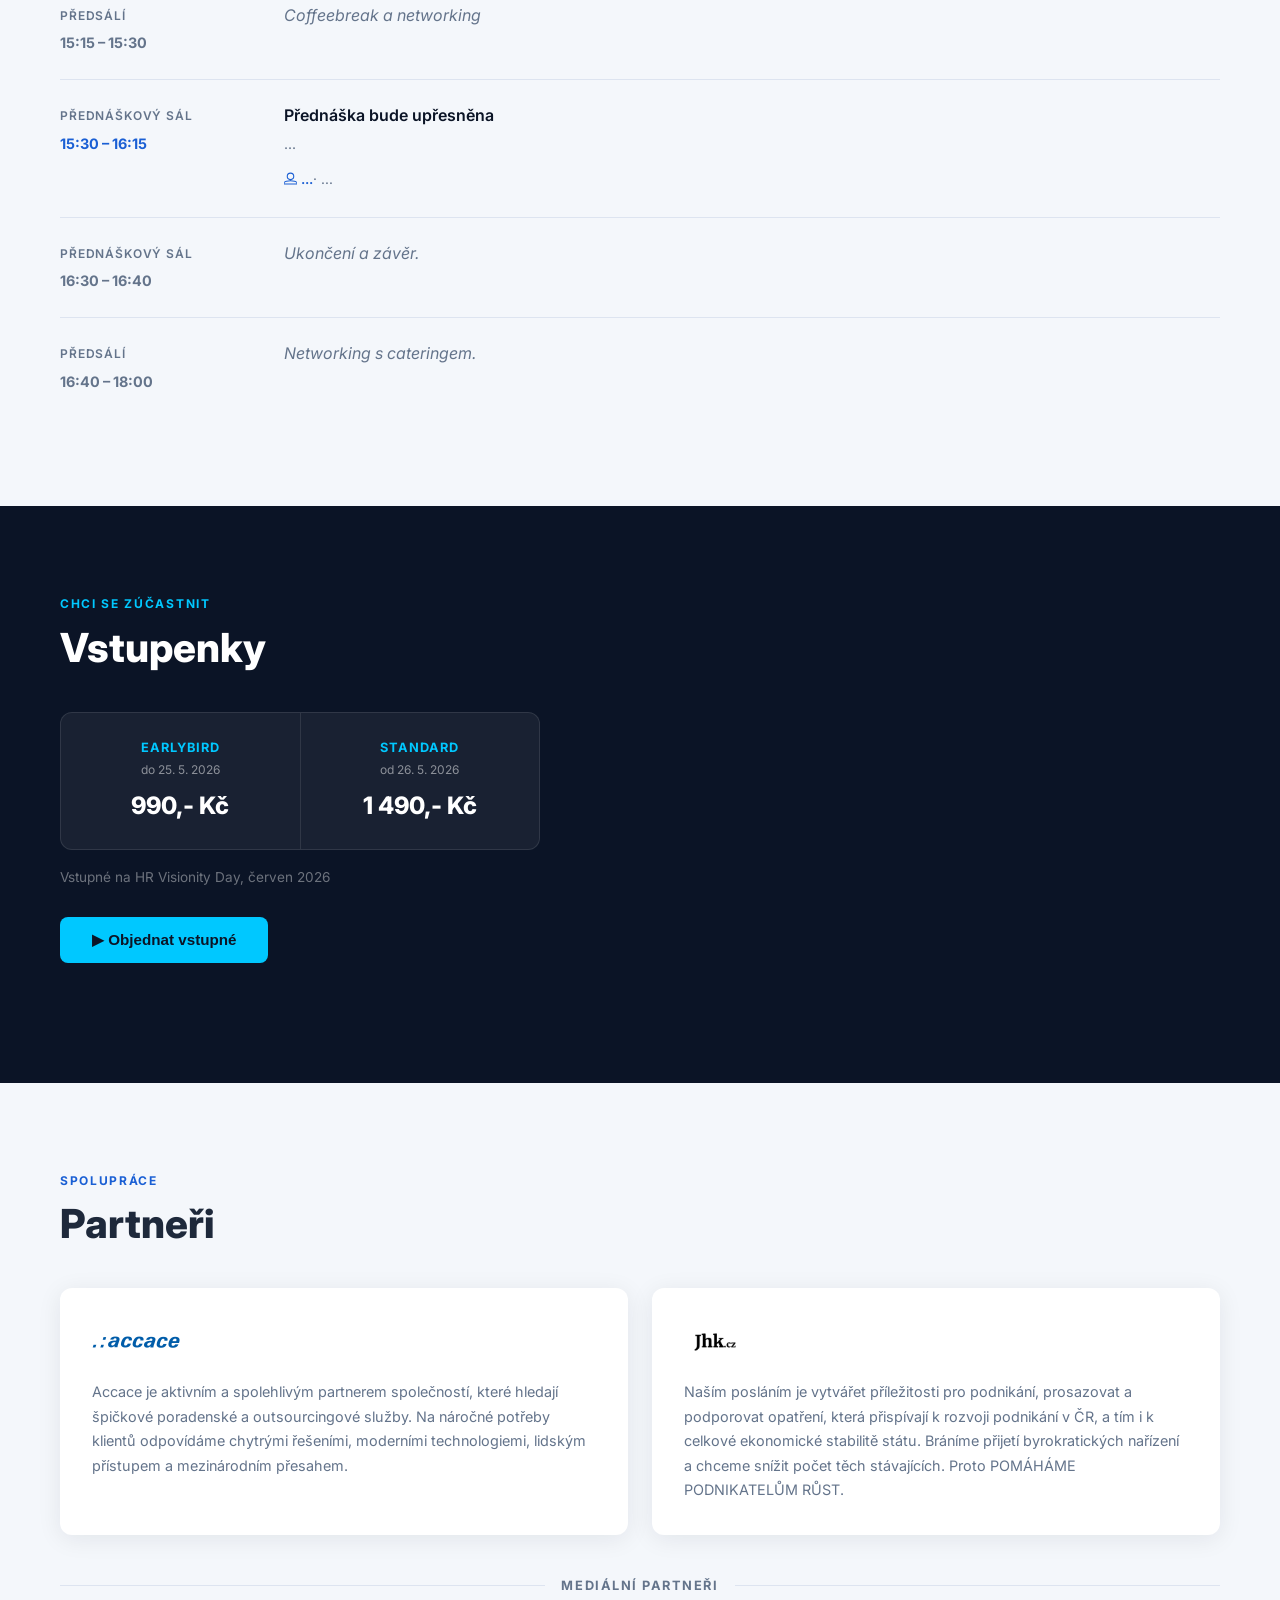
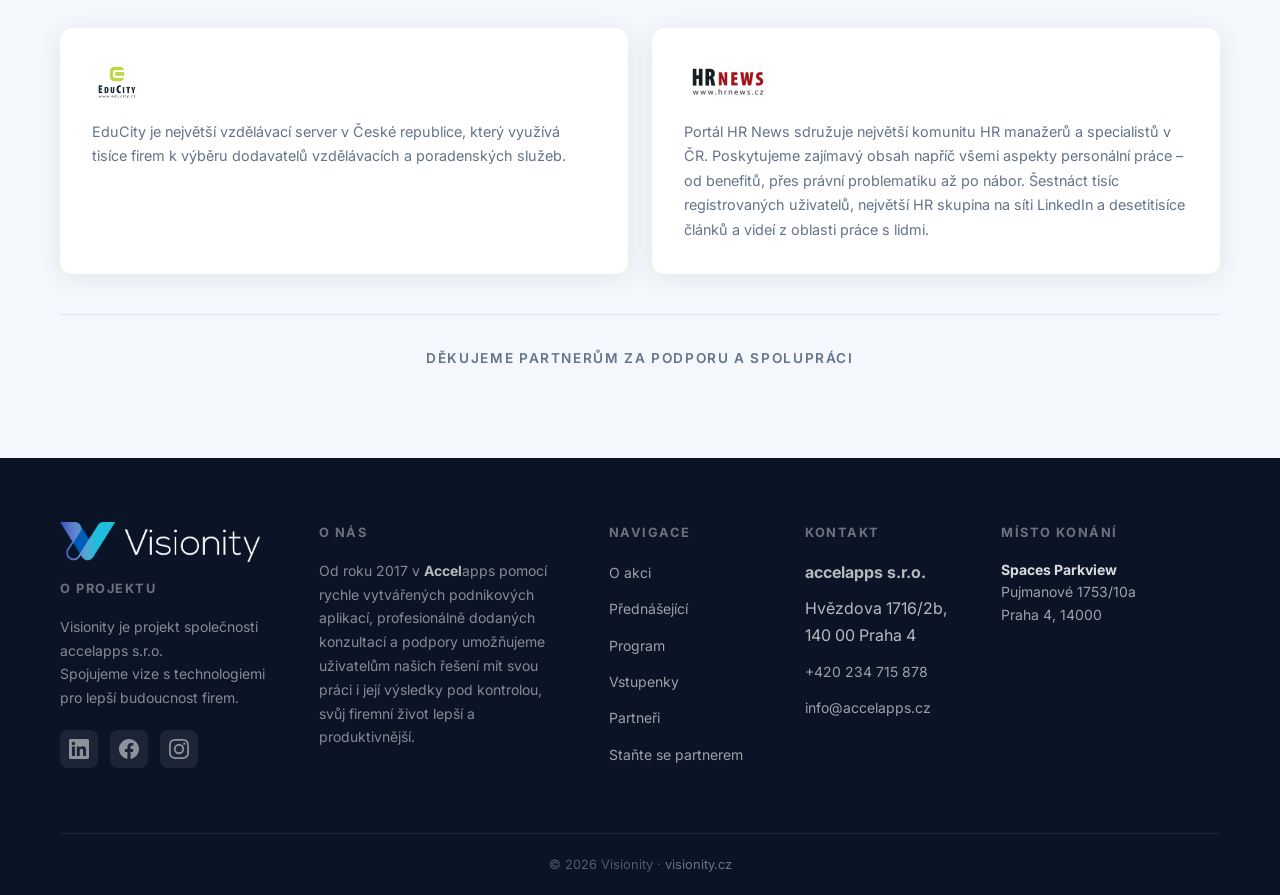
==== commit 5aa20cc3: "Add partnership page link to navbar and footer on both pages Co-Authored-By: Claude Sonnet 4.6 <nore" ====
--- a/index.html
+++ b/index.html
@@ -28,6 +28,7 @@
       <li><a href="#vstupenky">Vstupenky</a></li>
       <li><a href="#prednaselici">Přednášející</a></li>
       <li><a href="#partneri">Partneři</a></li>
+      <li><a href="partnerstvi.html">Staňte se partnerem</a></li>
       <li><a href="#vstupenky" class="btn-nav">Koupit vstupenky</a></li>
     </ul>
   </div>
@@ -294,6 +295,7 @@
         <li><a href="#program">Program</a></li>
         <li><a href="#vstupenky">Vstupenky</a></li>
         <li><a href="#partneri">Partneři</a></li>
+        <li><a href="partnerstvi.html">Staňte se partnerem</a></li>
       </ul>
     </div>
     <div class="footer-col">
--- a/style.css
+++ b/style.css
@@ -661,9 +661,22 @@
   color: var(--muted);
 }
 
-@media (max-width: 640px) {
-  .program-item { grid-template-columns: 1fr; gap: 6px; }
-  .program-meta { flex-direction: row; align-items: center; gap: 12px; }
+@media (max-width: 960px) {
+  .program-item {
+    grid-template-columns: 1fr;
+    gap: 6px;
+    padding: 18px 0;
+  }
+  .program-meta {
+    flex-direction: row;
+    align-items: center;
+    gap: 10px;
+    flex-wrap: wrap;
+    order: -1;
+  }
+  .program-body { padding-left: 0; }
+  .program-location { font-size: .7rem; }
+  .program-time { font-size: .85rem; }
 }
 
 /* =========================================================
@@ -903,16 +916,20 @@
   .footer-map { grid-column: 1 / -1; }
 }
 
-@media (max-width: 640px) {
-  :root { --nav-h: 60px; }
-  .section { padding-block: 60px; }
+@media (max-width: 900px) {
+  #navbar {
+    background: rgba(11, 20, 38, .98);
+    box-shadow: 0 2px 20px rgba(0,0,0,.25);
+  }
+  #navbar.scrolled {
+    backdrop-filter: none;
+  }
 
   .nav-links {
     display: none;
     position: fixed;
     inset: var(--nav-h) 0 0 0;
     background: rgba(11,20,38,.97);
-    backdrop-filter: blur(12px);
     flex-direction: column;
     justify-content: center;
     align-items: center;
@@ -922,14 +939,17 @@
   .nav-links.open { display: flex; }
   .nav-links a { font-size: 1.2rem; }
   .nav-burger { display: flex; }
+}
+
+@media (max-width: 640px) {
+  :root { --nav-h: 60px; }
+  .section { padding-block: 60px; }
 
   .speakers-grid { grid-template-columns: 1fr 1fr; }
   .pillars-grid { grid-template-columns: 1fr; }
   .footer-inner { grid-template-columns: 1fr; }
 
-  .program-item { grid-template-columns: 64px 1fr; }
-  .program-item::before { left: 52px; }
-  .program-dot { left: 46px; }
+  .program-item { grid-template-columns: 1fr; }
 }
 
 @media (max-width: 380px) {
